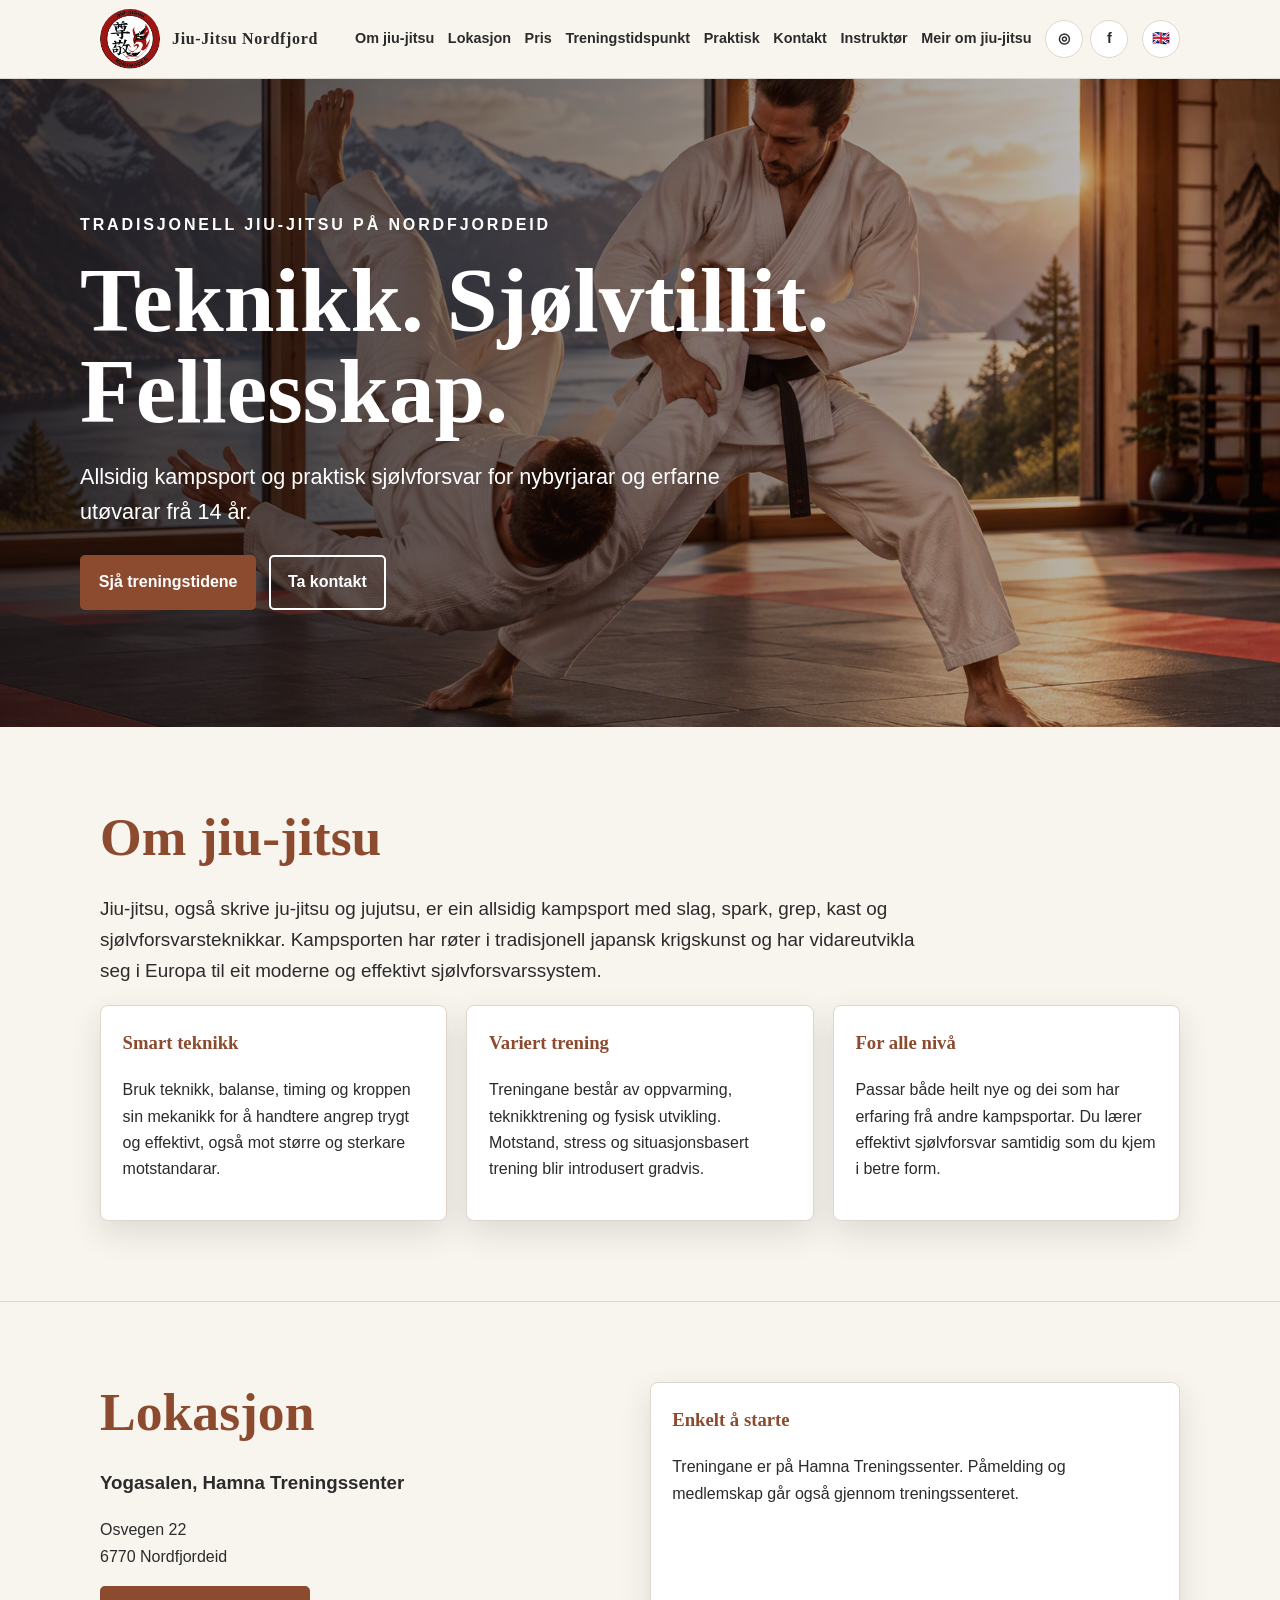
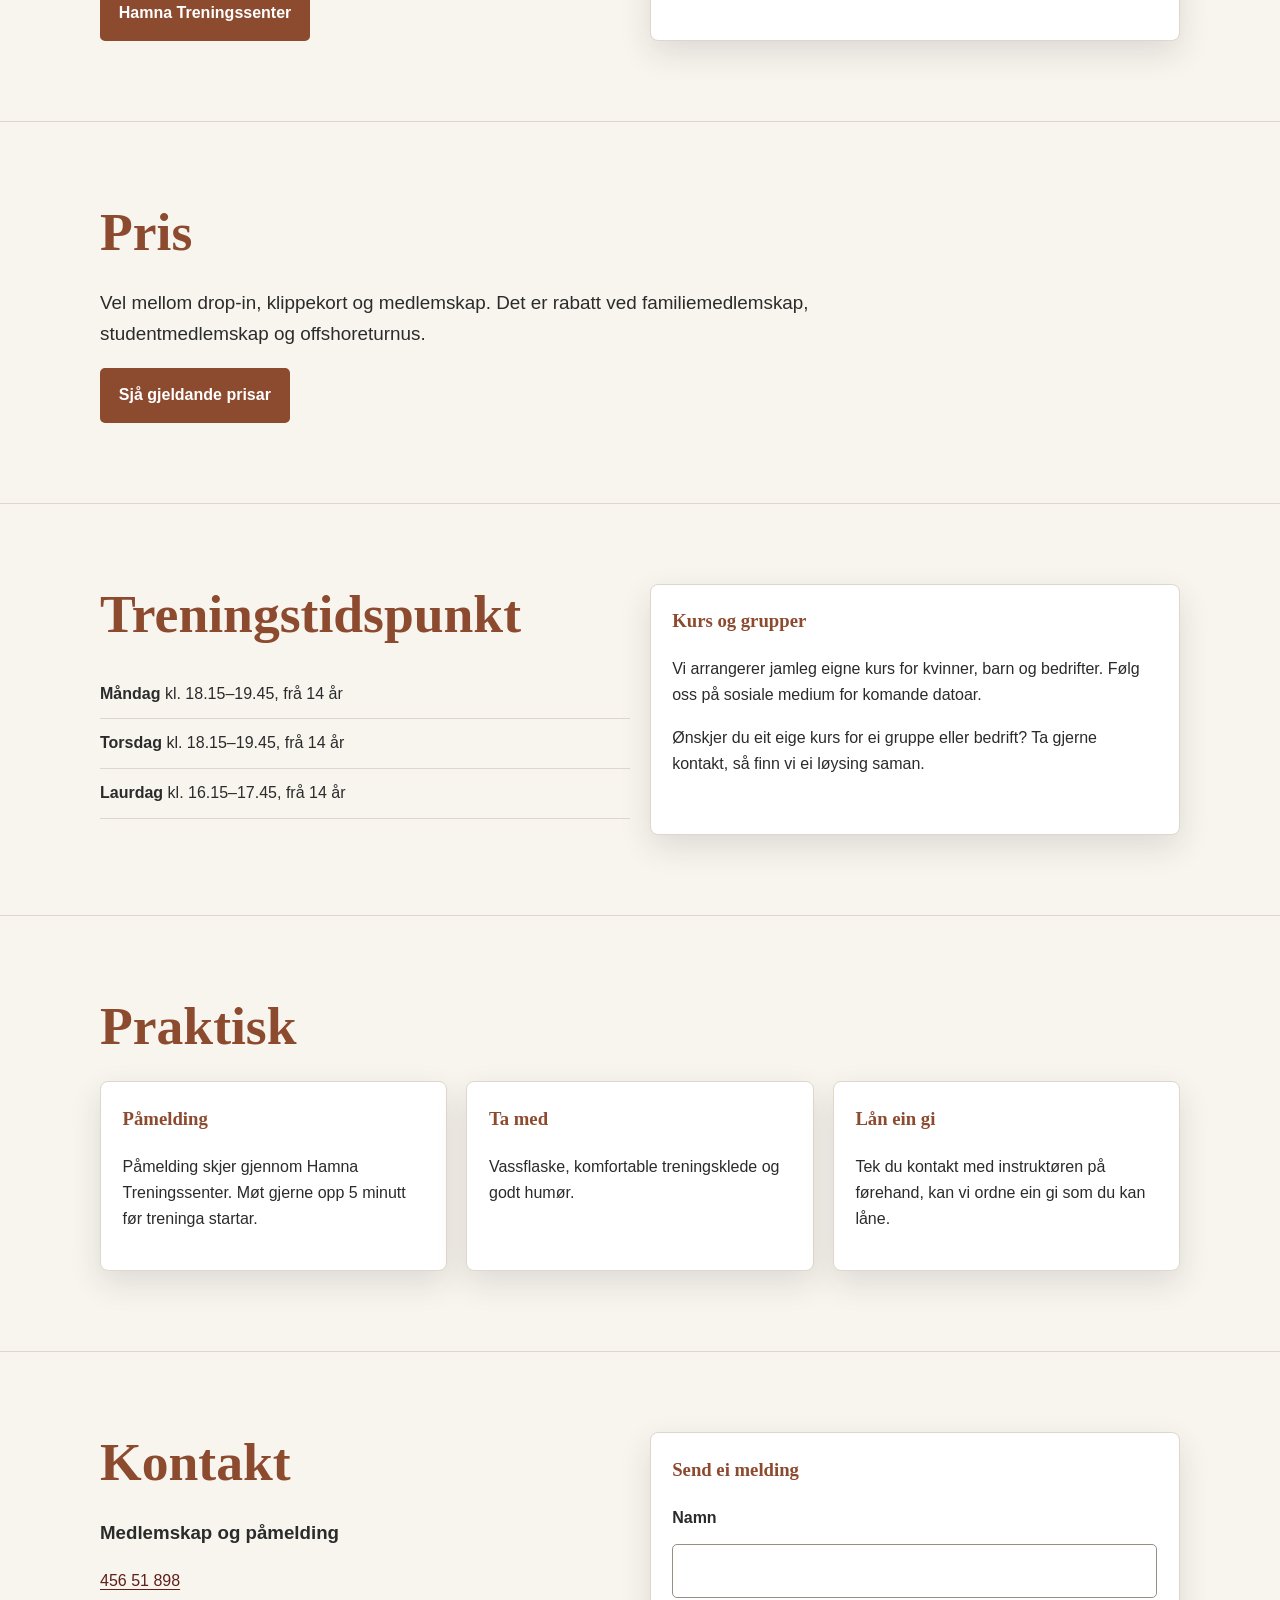
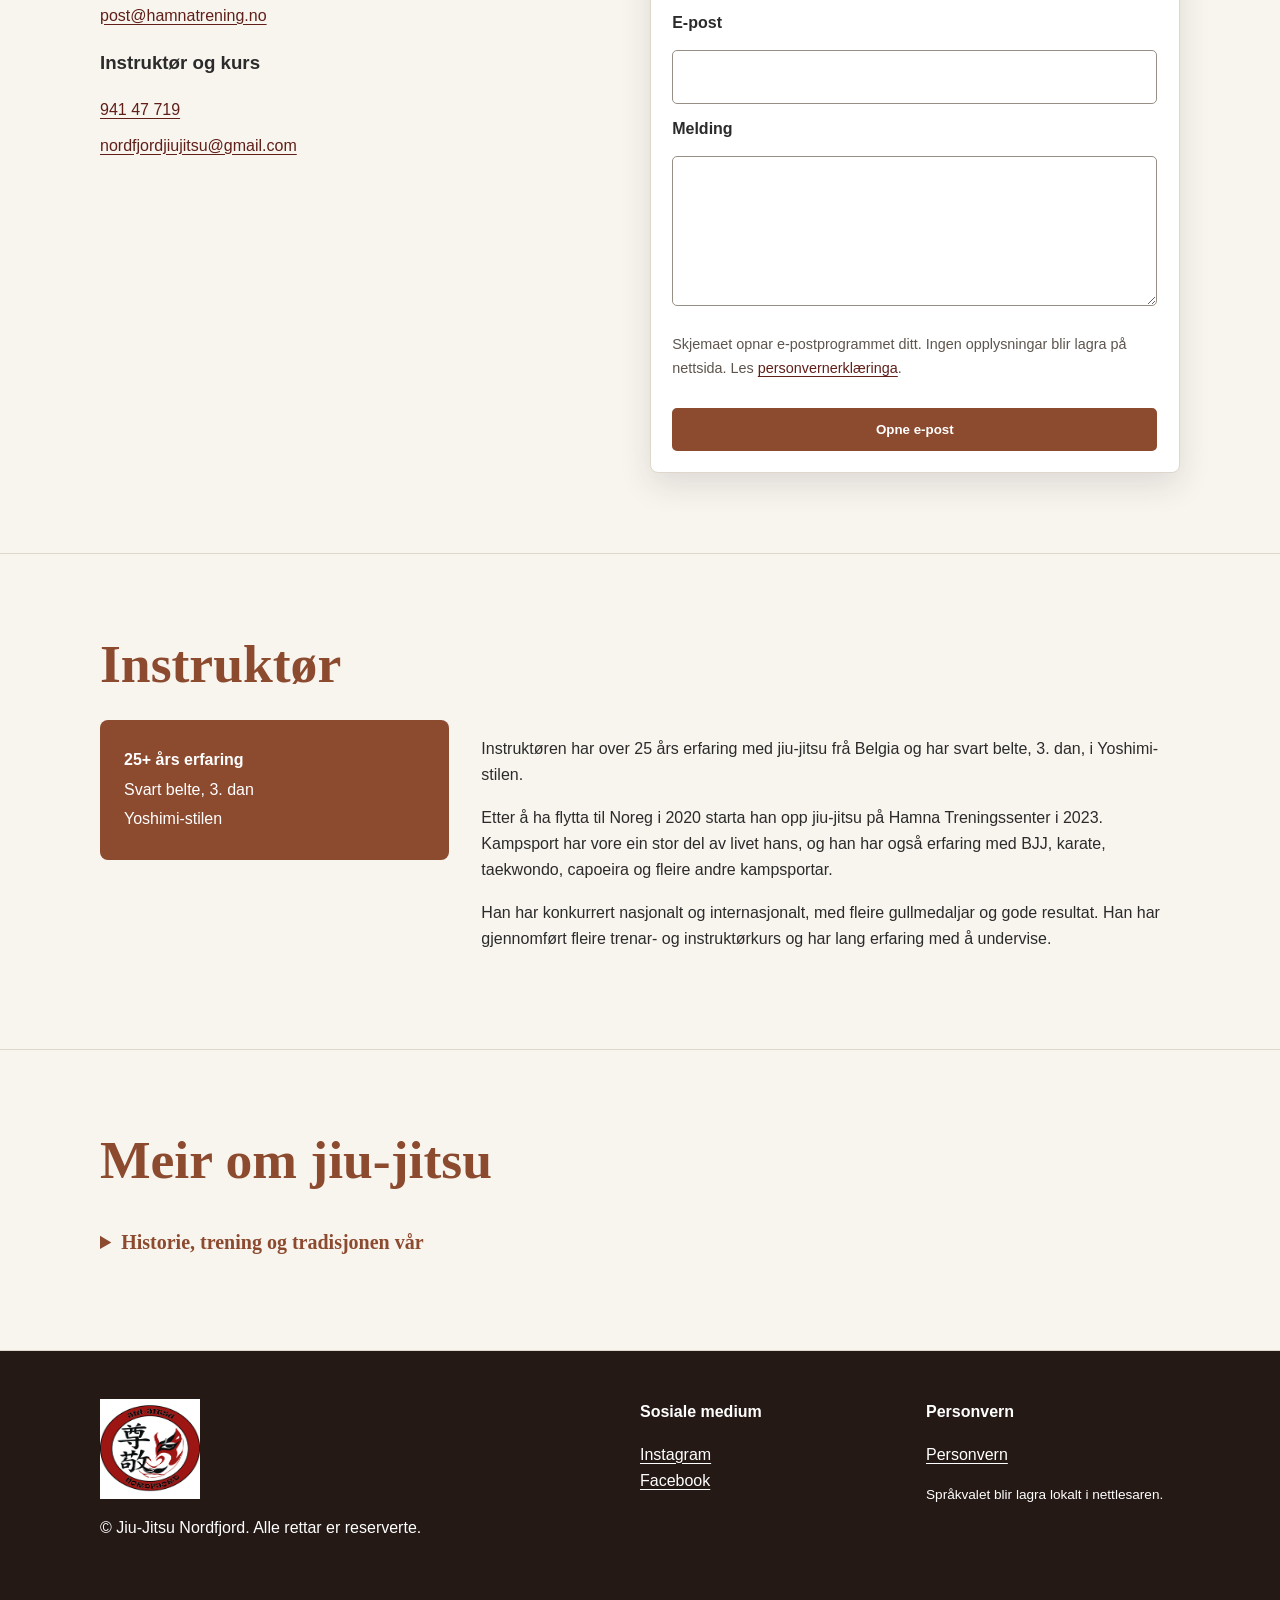
==== index.html @ de8ba575 "Add files via upload" ====
<!doctype html><html lang="nn"><head><meta charset="utf-8"><meta name="viewport" content="width=device-width,initial-scale=1"><title>Jiu-Jitsu Nordfjord | Sjølvforsvar og kampsport på Nordfjordeid</title><meta name="description" content="Tradisjonell jiu-jitsu på Nordfjordeid. Lær sjølvforsvar, kast, slag, grep og rørsle i ei inkluderande treningsgruppe."><meta property="og:title" content="Jiu-Jitsu Nordfjord | Sjølvforsvar og kampsport på Nordfjordeid"><meta property="og:description" content="Tradisjonell jiu-jitsu på Nordfjordeid. Lær sjølvforsvar, kast, slag, grep og rørsle i ei inkluderande treningsgruppe."><meta property="og:type" content="website"><meta property="og:image" content="assets/images/banner.png"><link rel="canonical" href="[FYLL INN ENDELEG URL]"><link rel="alternate" hreflang="nn" href="[FYLL INN NORSK URL]"><link rel="alternate" hreflang="en" href="[FYLL INN ENGELSK URL]"><link rel="icon" href="favicon.png"><link rel="manifest" href="site.webmanifest"><link rel="stylesheet" href="assets/css/style.css"><script type="application/ld+json">{"@context":"https://schema.org","@type":"SportsOrganization","name":"Jiu-Jitsu Nordfjord","url":"[FYLL INN ENDELEG DOMENE]","email":"nordfjordjiujitsu@gmail.com","telephone":"+47 941 47 719","address":{"@type":"PostalAddress","streetAddress":"Osvegen 22","postalCode":"6770","addressLocality":"Nordfjordeid","addressCountry":"NO"},"sameAs":["https://www.instagram.com/jiujitsu.nordfjord/","https://www.facebook.com/p/Jiu-jitsu-Nordfjord-61555024577188/"]}</script></head><body data-base=""><a class="skip" href="#about">Hopp til innhaldet</a><header class="topbar"><nav class="nav" aria-label="Hovudmeny"><a class="brand" href="#top"><img src="assets/images/logo.jpg" alt="Jiu-Jitsu Nordfjord logo"><span>Jiu-Jitsu Nordfjord</span></a><button class="menu" aria-expanded="false" aria-controls="navlinks">Meny</button><div id="navlinks" class="navlinks"><a href="#about">Om jiu-jitsu</a><a href="#location">Lokasjon</a><a href="#price">Pris</a><a href="#schedule">Treningstidspunkt</a><a href="#practical">Praktisk</a><a href="#contact">Kontakt</a><a href="#instructor">Instruktør</a><a href="#more">Meir om jiu-jitsu</a><div class="social" aria-label="Sosiale medium"><a class="iconlink" href="https://www.instagram.com/jiujitsu.nordfjord/" aria-label="Instagram">◎</a><a class="iconlink" href="https://www.facebook.com/p/Jiu-jitsu-Nordfjord-61555024577188/" aria-label="Facebook">f</a></div><a class="lang" data-lang="en" href="en/index.html" lang="en" aria-label="English">🇬🇧</a></div></nav></header><section class="hero"><div class="hero-inner"><p class="eyebrow">Tradisjonell jiu-jitsu på Nordfjordeid</p><h1>Teknikk. Sjølvtillit. Fellesskap.</h1><p class="lead">Allsidig kampsport og praktisk sjølvforsvar for nybyrjarar og erfarne utøvarar frå 14 år.</p><div class="actions"><a class="btn" href="#schedule">Sjå treningstidene</a><a class="btn alt" href="#contact">Ta kontakt</a></div></div></section>
<main><section id="about" class="section"><div class="wrap"><h2>Om jiu-jitsu</h2><p class="intro">Jiu-jitsu, også skrive ju-jitsu og jujutsu, er ein allsidig kampsport med slag, spark, grep, kast og sjølvforsvarsteknikkar. Kampsporten har røter i tradisjonell japansk krigskunst og har vidareutvikla seg i Europa til eit moderne og effektivt sjølvforsvarssystem.</p><div class="grid"><div class="card"><h3>Smart teknikk</h3><p>Bruk teknikk, balanse, timing og kroppen sin mekanikk for å handtere angrep trygt og effektivt, også mot større og sterkare motstandarar.</p></div><div class="card"><h3>Variert trening</h3><p>Treningane består av oppvarming, teknikktrening og fysisk utvikling. Motstand, stress og situasjonsbasert trening blir introdusert gradvis.</p></div><div class="card"><h3>For alle nivå</h3><p>Passar både heilt nye og dei som har erfaring frå andre kampsportar. Du lærer effektivt sjølvforsvar samtidig som du kjem i betre form.</p></div></div></div></section>
<section id="location" class="section"><div class="wrap grid two"><div><h2>Lokasjon</h2><h3>Yogasalen, Hamna Treningssenter</h3><p>Osvegen 22<br>6770 Nordfjordeid</p><a class="btn" href="https://hamnatrening.no/">Hamna Treningssenter</a></div><div class="card"><h3>Enkelt å starte</h3><p>Treningane er på Hamna Treningssenter. Påmelding og medlemskap går også gjennom treningssenteret.</p></div></div></section>
<section id="price" class="section"><div class="wrap"><h2>Pris</h2><p class="intro">Vel mellom drop-in, klippekort og medlemskap. Det er rabatt ved familiemedlemskap, studentmedlemskap og offshoreturnus.</p><a class="btn" href="https://hamnatrening.no/nyemedlemskap">Sjå gjeldande prisar</a></div></section>
<section id="schedule" class="section"><div class="wrap grid two"><div><h2>Treningstidspunkt</h2><ul class="schedule"><li><strong>Måndag</strong> kl. 18.15–19.45, frå 14 år</li><li><strong>Torsdag</strong> kl. 18.15–19.45, frå 14 år</li><li><strong>Laurdag</strong> kl. 16.15–17.45, frå 14 år</li></ul></div><div class="card"><h3>Kurs og grupper</h3><p>Vi arrangerer jamleg eigne kurs for kvinner, barn og bedrifter. Følg oss på sosiale medium for komande datoar.</p><p>Ønskjer du eit eige kurs for ei gruppe eller bedrift? Ta gjerne kontakt, så finn vi ei løysing saman.</p></div></div></section>
<section id="practical" class="section"><div class="wrap"><h2>Praktisk</h2><div class="grid"><div class="card"><h3>Påmelding</h3><p>Påmelding skjer gjennom Hamna Treningssenter. Møt gjerne opp 5 minutt før treninga startar.</p></div><div class="card"><h3>Ta med</h3><p>Vassflaske, komfortable treningsklede og godt humør.</p></div><div class="card"><h3>Lån ein gi</h3><p>Tek du kontakt med instruktøren på førehand, kan vi ordne ein gi som du kan låne.</p></div></div></div></section>
<section id="contact" class="section"><div class="wrap grid two"><div><h2>Kontakt</h2><h3>Medlemskap og påmelding</h3><ul class="contact-list"><li><a href="tel:+4745651898">456 51 898</a></li><li><a href="mailto:post@hamnatrening.no">post@hamnatrening.no</a></li></ul><h3>Instruktør og kurs</h3><ul class="contact-list"><li><a href="tel:+4794147719">941 47 719</a></li><li><a href="mailto:nordfjordjiujitsu@gmail.com">nordfjordjiujitsu@gmail.com</a></li></ul></div><div class="card"><h3>Send ei melding</h3><form id="contact-form" class="form"><label for="name">Namn</label><input id="name" name="name" autocomplete="name" required><label for="email">E-post</label><input id="email" name="email" type="email" autocomplete="email" required><label for="message">Melding</label><textarea id="message" name="message" required></textarea><p class="note">Skjemaet opnar e-postprogrammet ditt. Ingen opplysningar blir lagra på nettsida. Les <a href="personvern.html">personvernerklæringa</a>.</p><button class="btn" type="submit">Opne e-post</button></form></div></div></section>
<section id="instructor" class="section"><div class="wrap"><h2>Instruktør</h2><div class="instructor"><div class="badge"><p><strong>25+ års erfaring</strong></p><p>Svart belte, 3. dan</p><p>Yoshimi-stilen</p></div><div><p>Instruktøren har over 25 års erfaring med jiu-jitsu frå Belgia og har svart belte, 3. dan, i Yoshimi-stilen.</p><p>Etter å ha flytta til Noreg i 2020 starta han opp jiu-jitsu på Hamna Treningssenter i 2023. Kampsport har vore ein stor del av livet hans, og han har også erfaring med BJJ, karate, taekwondo, capoeira og fleire andre kampsportar.</p><p>Han har konkurrert nasjonalt og internasjonalt, med fleire gullmedaljar og gode resultat. Han har gjennomført fleire trenar- og instruktørkurs og har lang erfaring med å undervise.</p></div></div></div></section>
<section id="more" class="section"><div class="wrap"><h2>Meir om jiu-jitsu</h2><details class="details"><summary>Historie, trening og tradisjonen vår</summary><p>Jiu-jitsu, også skrive ju-jitsu, er ein moderne og allsidig kampsport med slag, spark, grep, kast, fallteknikkar, låsar og frigjeringsteknikkar. Kampsporten har røter i tradisjonell japansk krigskunst, men har gjennom utvikling i Europa blitt påverka av mellom anna boksing, wrestling og andre kampformer.</p><p>Du lærer å bruke motstandaren si kraft og rørsle til din fordel gjennom teknikk, timing, balanse og kroppsmekanikk. Treningane består av oppvarming, teknikktrening, praktiske øvingar, sparring og situasjonsbasert trening.</p><p>Klubben byggjer på ein europeisk jiu-jitsu-tradisjon med røter tilbake til dei japanske pionerane som introduserte jujutsu i Europa tidleg på 1900-talet. Stilen har blitt vidareutvikla gjennom fleire generasjonar instruktørar, med fokus på praktisk sjølvforsvar og god pedagogikk.</p><p>Vi legg stor vekt på eit inkluderande miljø og tilpassar treninga til nivået og måla til den enkelte. Alle er hjarteleg velkomne.</p></details></div></section></main><footer class="footer"><div class="wrap footer-grid"><div><img src="assets/images/logo.jpg" alt="" width="100" height="100"><p>© Jiu-Jitsu Nordfjord. Alle rettar er reserverte.</p></div><div><strong>Sosiale medium</strong><p><a href="https://www.instagram.com/jiujitsu.nordfjord/">Instagram</a><br><a href="https://www.facebook.com/p/Jiu-jitsu-Nordfjord-61555024577188/">Facebook</a></p></div><div><strong>Personvern</strong><p><a href="personvern.html">Personvern</a></p><p class="small">Språkvalet blir lagra lokalt i nettlesaren.</p></div></div></footer><script src="assets/js/main.js" defer></script></body></html>
---- assets/css/style.css ----
:root{--ink:#2b2b2b;--paper:#f8f5ef;--accent:#8c4a2f;--deep:#601f19;--white:#fff;--line:#dfd7cb;--shadow:0 12px 32px rgba(30,20,15,.12);--max:1120px}
*{box-sizing:border-box}html{scroll-behavior:smooth;scroll-padding-top:90px}body{margin:0;color:var(--ink);background:var(--paper);font-family:Lato,Arial,sans-serif;line-height:1.65}img{max-width:100%;display:block}a{color:var(--deep);text-underline-offset:3px}.skip{position:absolute;left:-9999px}.skip:focus{left:1rem;top:1rem;z-index:999;background:#fff;padding:.8rem}.topbar{position:sticky;top:0;z-index:100;background:rgba(248,245,239,.96);border-bottom:1px solid var(--line);backdrop-filter:blur(8px)}.nav{max-width:var(--max);margin:auto;min-height:78px;padding:.55rem 1.25rem;display:flex;align-items:center;gap:1rem}.brand{display:flex;align-items:center;gap:.75rem;text-decoration:none;color:var(--ink);font-family:Cinzel,Georgia,serif;font-weight:700;letter-spacing:.04em}.brand img{width:60px;height:60px;border-radius:50%;object-fit:cover}.navlinks{margin-left:auto;display:flex;align-items:center;gap:.85rem}.navlinks a{text-decoration:none;color:var(--ink);font-size:.9rem;font-weight:700}.navlinks a:hover,.navlinks a:focus{color:var(--accent)}.social{display:flex;gap:.45rem}.iconlink,.lang{display:inline-grid;place-items:center;min-width:38px;height:38px;border:1px solid var(--line);border-radius:20px;background:#fff;text-decoration:none;font-weight:800}.menu{display:none;border:1px solid var(--line);background:#fff;border-radius:8px;padding:.65rem;font-weight:700}.hero{min-height:72vh;position:relative;display:grid;place-items:center;color:#fff;background:linear-gradient(90deg,rgba(20,10,8,.78),rgba(20,10,8,.2)),url('../images/banner.png') center/cover}.hero-inner{width:min(var(--max),calc(100% - 2.5rem));padding:5rem 0}.eyebrow{text-transform:uppercase;letter-spacing:.18em;font-weight:800}.hero h1{font:700 clamp(2.5rem,8vw,5.7rem)/1 Cinzel,Georgia,serif;margin:.4rem 0;max-width:850px}.lead{font-size:clamp(1.1rem,2vw,1.35rem);max-width:680px}.actions{display:flex;gap:.8rem;flex-wrap:wrap;margin-top:1.6rem}.btn{display:inline-block;border-radius:5px;padding:.75rem 1.05rem;background:var(--accent);color:#fff;text-decoration:none;font-weight:800;border:2px solid var(--accent)}.btn.alt{background:transparent;border-color:#fff}.wrap{max-width:var(--max);margin:auto;padding:0 1.25rem}.section{padding:5rem 0;border-bottom:1px solid var(--line)}.section h2,.legal h1{font:700 clamp(2rem,5vw,3.35rem)/1.15 Cinzel,Georgia,serif;color:var(--accent);margin:0 0 1.5rem}.intro{font-size:1.18rem;max-width:830px}.grid{display:grid;grid-template-columns:repeat(3,1fr);gap:1.2rem}.grid.two{grid-template-columns:repeat(2,1fr)}.card{background:#fff;border:1px solid var(--line);padding:1.35rem;border-radius:8px;box-shadow:var(--shadow)}.card h3{font-family:Cinzel,Georgia,serif;color:var(--accent);margin-top:0}.schedule{list-style:none;padding:0}.schedule li{padding:.7rem 0;border-bottom:1px solid var(--line)}.contact-list{list-style:none;padding:0}.contact-list li{margin:.55rem 0}.form{display:grid;gap:.8rem}.form label{font-weight:800}.form input,.form textarea{width:100%;padding:.8rem;border:1px solid #978f84;border-radius:5px;background:#fff;font:inherit}.form textarea{min-height:150px}.note{font-size:.9rem;color:#5d554e}.instructor{display:grid;grid-template-columns:1fr 2fr;gap:2rem;align-items:start}.badge{background:var(--accent);color:#fff;padding:1.5rem;border-radius:8px}.badge p{margin:.2rem 0}.details{max-width:850px}.details summary{cursor:pointer;font:700 1.25rem Cinzel,Georgia,serif;color:var(--accent);padding:1rem 0}.details[open] summary{margin-bottom:1rem}.footer{background:#241915;color:#fff;padding:3rem 0}.footer a{color:#fff}.footer-grid{display:grid;grid-template-columns:2fr 1fr 1fr;gap:2rem}.legal{max-width:900px;margin:auto;padding:4rem 1.25rem}.legal h2{font-family:Cinzel,Georgia,serif;color:var(--accent);margin-top:2rem}.placeholder{background:#fff1c9;border-left:4px solid #bb7b00;padding:.8rem}.small{font-size:.85rem}.generated-note{font-size:.78rem;opacity:.85}
@media(max-width:900px){.menu{display:block;margin-left:auto}.navlinks{display:none;position:absolute;top:78px;left:0;right:0;background:var(--paper);padding:1rem 1.25rem;border-bottom:1px solid var(--line);flex-direction:column;align-items:flex-start}.navlinks.open{display:flex}.grid,.grid.two,.instructor,.footer-grid{grid-template-columns:1fr}.hero{min-height:64vh}.section{padding:3.5rem 0}.brand span{font-size:.9rem}}
@media(prefers-reduced-motion:reduce){html{scroll-behavior:auto}*{animation:none!important;transition:none!important}}
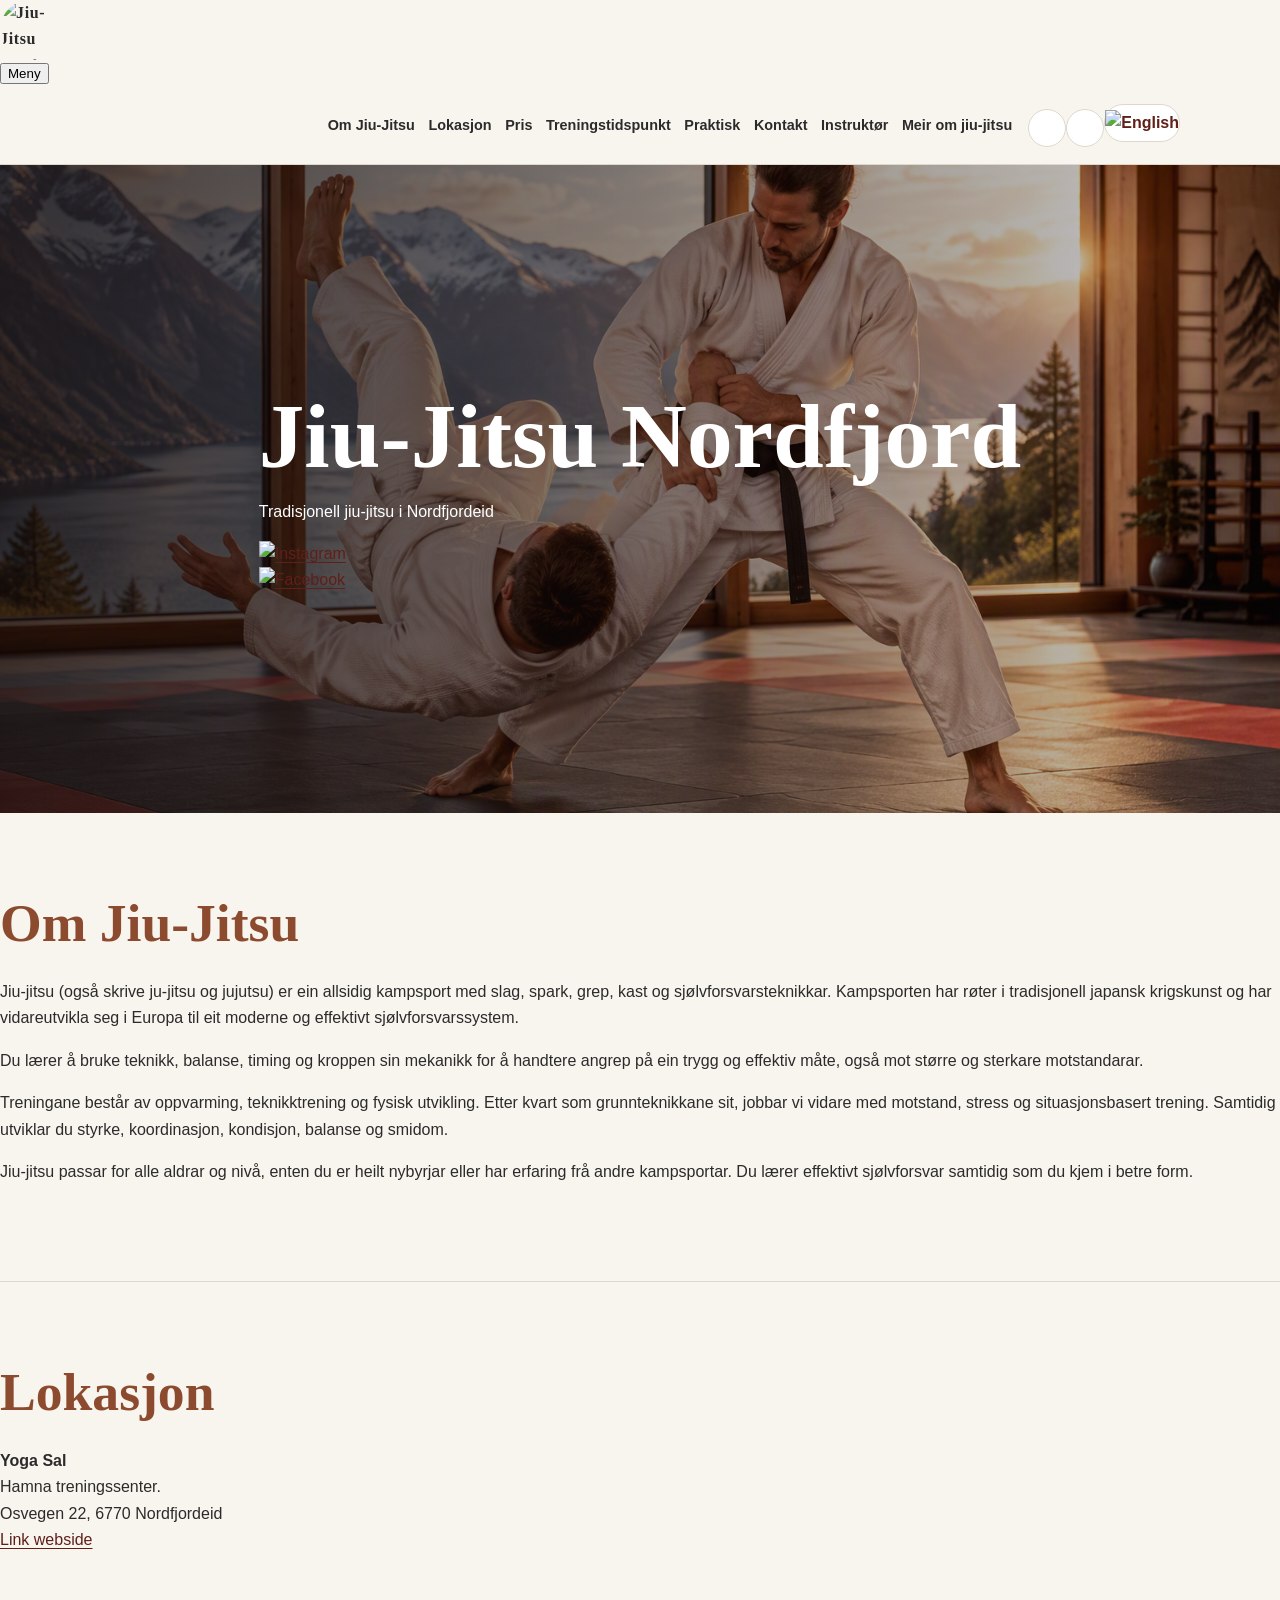
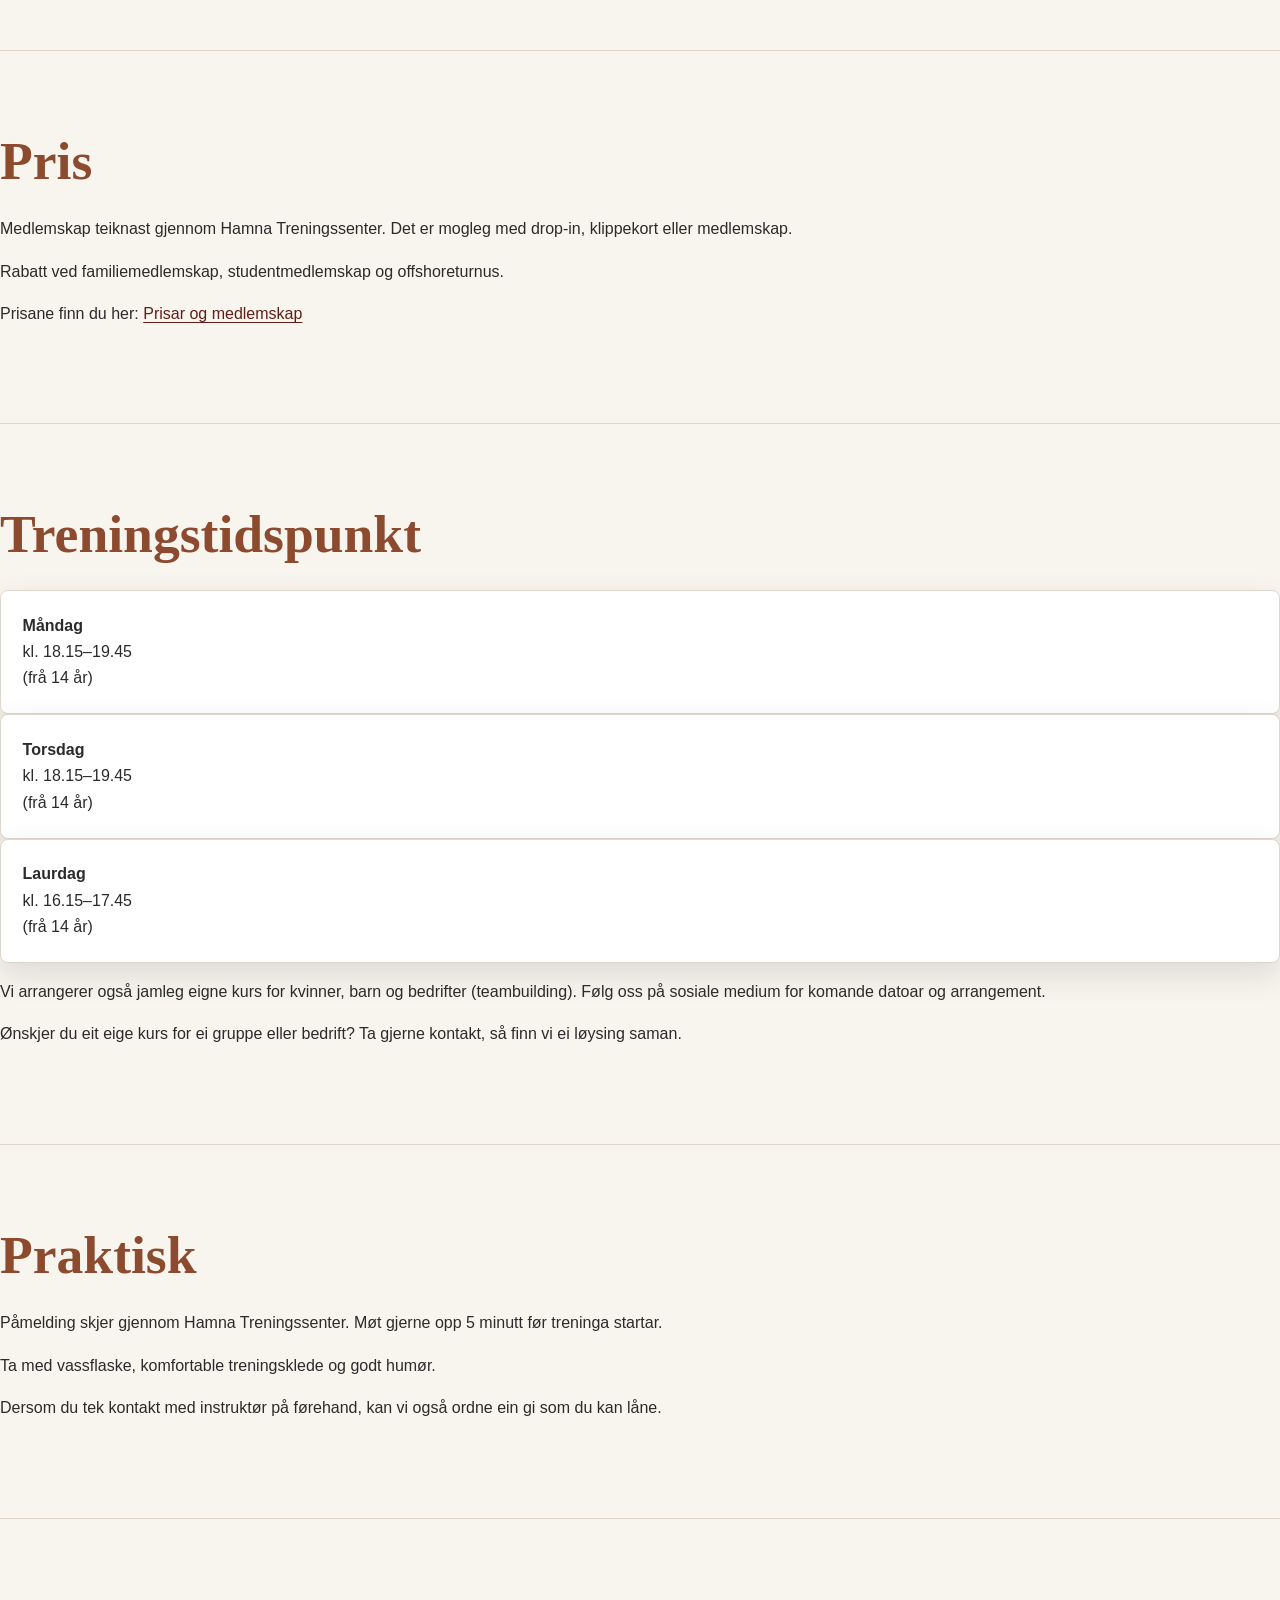
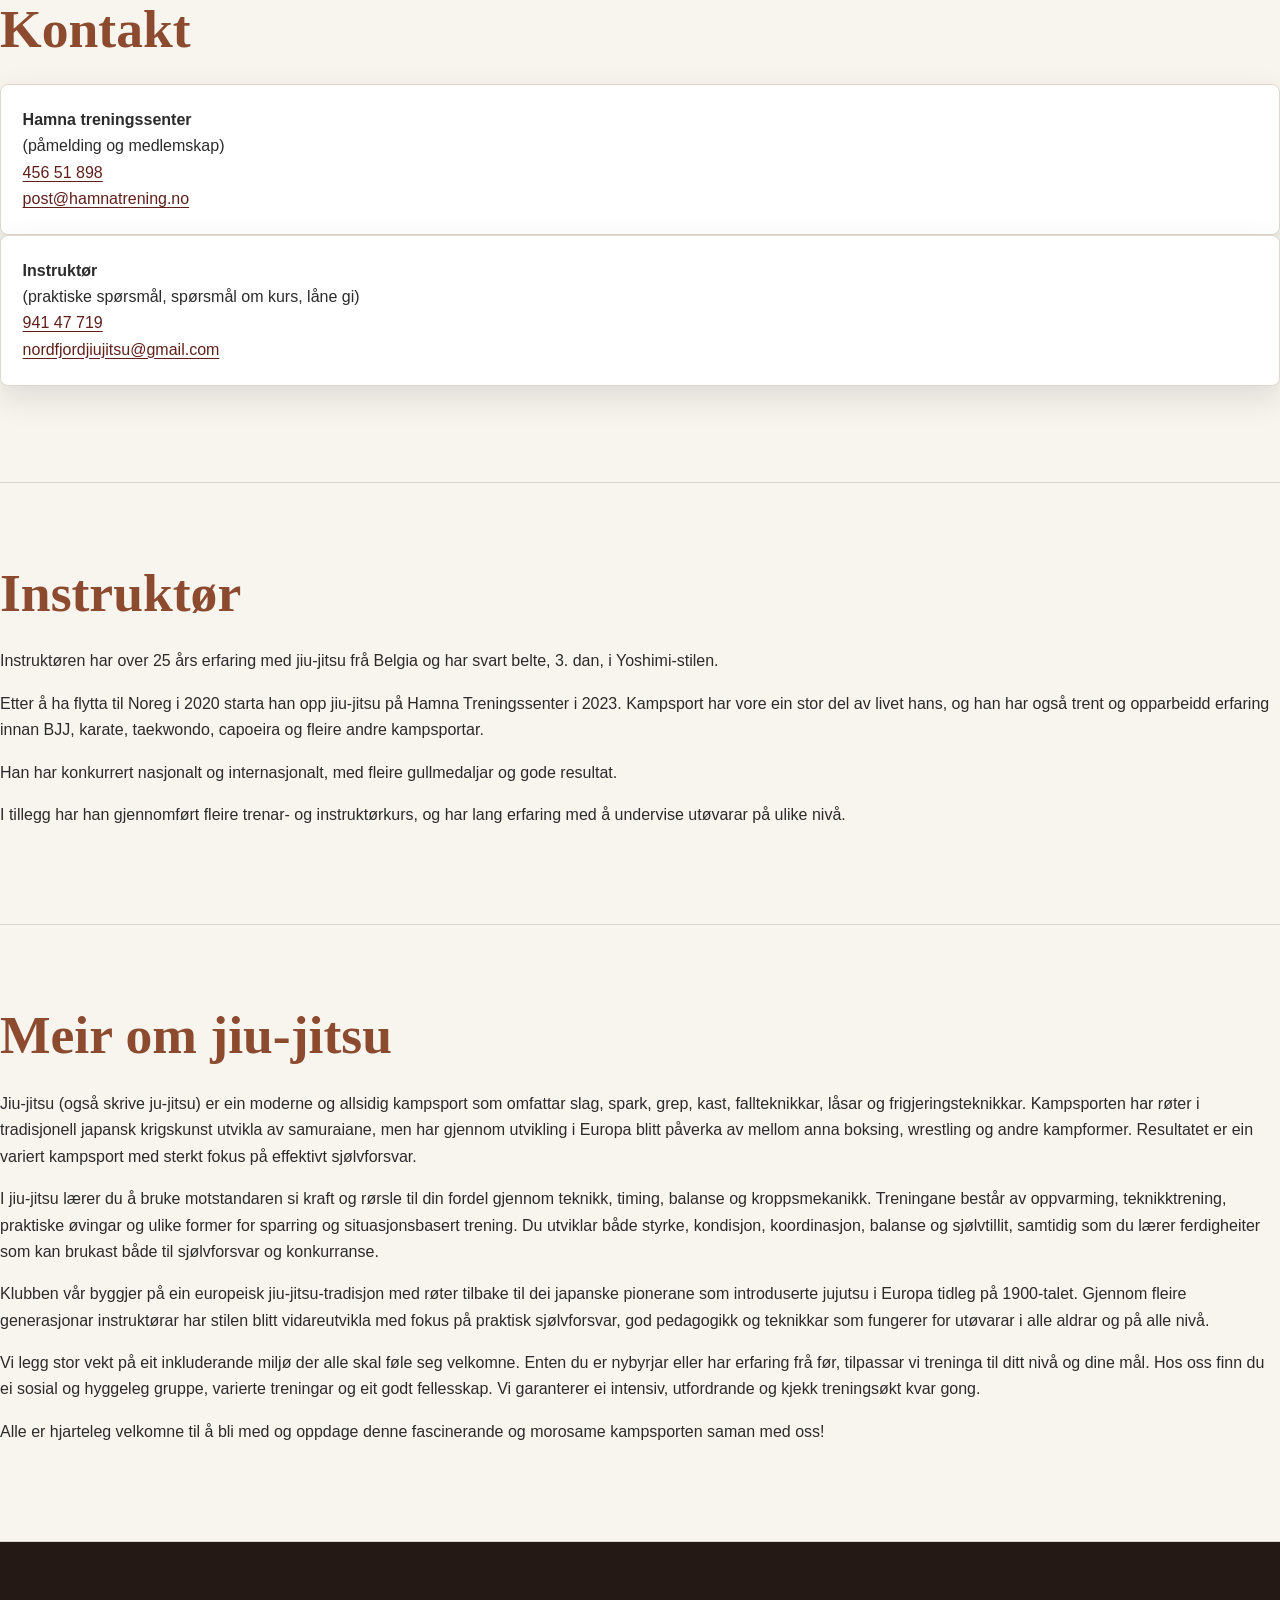
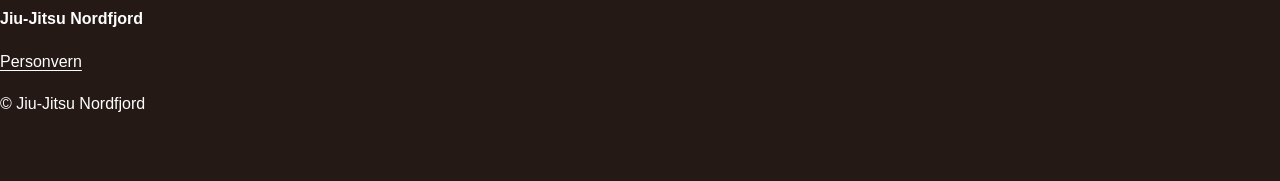
==== commit 17ad7fe0: "Add files via upload" ====
--- a/index.html
+++ b/index.html
@@ -1,9 +1 @@
-<!doctype html><html lang="nn"><head><meta charset="utf-8"><meta name="viewport" content="width=device-width,initial-scale=1"><title>Jiu-Jitsu Nordfjord | Sjølvforsvar og kampsport på Nordfjordeid</title><meta name="description" content="Tradisjonell jiu-jitsu på Nordfjordeid. Lær sjølvforsvar, kast, slag, grep og rørsle i ei inkluderande treningsgruppe."><meta property="og:title" content="Jiu-Jitsu Nordfjord | Sjølvforsvar og kampsport på Nordfjordeid"><meta property="og:description" content="Tradisjonell jiu-jitsu på Nordfjordeid. Lær sjølvforsvar, kast, slag, grep og rørsle i ei inkluderande treningsgruppe."><meta property="og:type" content="website"><meta property="og:image" content="assets/images/banner.png"><link rel="canonical" href="[FYLL INN ENDELEG URL]"><link rel="alternate" hreflang="nn" href="[FYLL INN NORSK URL]"><link rel="alternate" hreflang="en" href="[FYLL INN ENGELSK URL]"><link rel="icon" href="favicon.png"><link rel="manifest" href="site.webmanifest"><link rel="stylesheet" href="assets/css/style.css"><script type="application/ld+json">{"@context":"https://schema.org","@type":"SportsOrganization","name":"Jiu-Jitsu Nordfjord","url":"[FYLL INN ENDELEG DOMENE]","email":"nordfjordjiujitsu@gmail.com","telephone":"+47 941 47 719","address":{"@type":"PostalAddress","streetAddress":"Osvegen 22","postalCode":"6770","addressLocality":"Nordfjordeid","addressCountry":"NO"},"sameAs":["https://www.instagram.com/jiujitsu.nordfjord/","https://www.facebook.com/p/Jiu-jitsu-Nordfjord-61555024577188/"]}</script></head><body data-base=""><a class="skip" href="#about">Hopp til innhaldet</a><header class="topbar"><nav class="nav" aria-label="Hovudmeny"><a class="brand" href="#top"><img src="assets/images/logo.jpg" alt="Jiu-Jitsu Nordfjord logo"><span>Jiu-Jitsu Nordfjord</span></a><button class="menu" aria-expanded="false" aria-controls="navlinks">Meny</button><div id="navlinks" class="navlinks"><a href="#about">Om jiu-jitsu</a><a href="#location">Lokasjon</a><a href="#price">Pris</a><a href="#schedule">Treningstidspunkt</a><a href="#practical">Praktisk</a><a href="#contact">Kontakt</a><a href="#instructor">Instruktør</a><a href="#more">Meir om jiu-jitsu</a><div class="social" aria-label="Sosiale medium"><a class="iconlink" href="https://www.instagram.com/jiujitsu.nordfjord/" aria-label="Instagram">◎</a><a class="iconlink" href="https://www.facebook.com/p/Jiu-jitsu-Nordfjord-61555024577188/" aria-label="Facebook">f</a></div><a class="lang" data-lang="en" href="en/index.html" lang="en" aria-label="English">🇬🇧</a></div></nav></header><section class="hero"><div class="hero-inner"><p class="eyebrow">Tradisjonell jiu-jitsu på Nordfjordeid</p><h1>Teknikk. Sjølvtillit. Fellesskap.</h1><p class="lead">Allsidig kampsport og praktisk sjølvforsvar for nybyrjarar og erfarne utøvarar frå 14 år.</p><div class="actions"><a class="btn" href="#schedule">Sjå treningstidene</a><a class="btn alt" href="#contact">Ta kontakt</a></div></div></section>
-<main><section id="about" class="section"><div class="wrap"><h2>Om jiu-jitsu</h2><p class="intro">Jiu-jitsu, også skrive ju-jitsu og jujutsu, er ein allsidig kampsport med slag, spark, grep, kast og sjølvforsvarsteknikkar. Kampsporten har røter i tradisjonell japansk krigskunst og har vidareutvikla seg i Europa til eit moderne og effektivt sjølvforsvarssystem.</p><div class="grid"><div class="card"><h3>Smart teknikk</h3><p>Bruk teknikk, balanse, timing og kroppen sin mekanikk for å handtere angrep trygt og effektivt, også mot større og sterkare motstandarar.</p></div><div class="card"><h3>Variert trening</h3><p>Treningane består av oppvarming, teknikktrening og fysisk utvikling. Motstand, stress og situasjonsbasert trening blir introdusert gradvis.</p></div><div class="card"><h3>For alle nivå</h3><p>Passar både heilt nye og dei som har erfaring frå andre kampsportar. Du lærer effektivt sjølvforsvar samtidig som du kjem i betre form.</p></div></div></div></section>
-<section id="location" class="section"><div class="wrap grid two"><div><h2>Lokasjon</h2><h3>Yogasalen, Hamna Treningssenter</h3><p>Osvegen 22<br>6770 Nordfjordeid</p><a class="btn" href="https://hamnatrening.no/">Hamna Treningssenter</a></div><div class="card"><h3>Enkelt å starte</h3><p>Treningane er på Hamna Treningssenter. Påmelding og medlemskap går også gjennom treningssenteret.</p></div></div></section>
-<section id="price" class="section"><div class="wrap"><h2>Pris</h2><p class="intro">Vel mellom drop-in, klippekort og medlemskap. Det er rabatt ved familiemedlemskap, studentmedlemskap og offshoreturnus.</p><a class="btn" href="https://hamnatrening.no/nyemedlemskap">Sjå gjeldande prisar</a></div></section>
-<section id="schedule" class="section"><div class="wrap grid two"><div><h2>Treningstidspunkt</h2><ul class="schedule"><li><strong>Måndag</strong> kl. 18.15–19.45, frå 14 år</li><li><strong>Torsdag</strong> kl. 18.15–19.45, frå 14 år</li><li><strong>Laurdag</strong> kl. 16.15–17.45, frå 14 år</li></ul></div><div class="card"><h3>Kurs og grupper</h3><p>Vi arrangerer jamleg eigne kurs for kvinner, barn og bedrifter. Følg oss på sosiale medium for komande datoar.</p><p>Ønskjer du eit eige kurs for ei gruppe eller bedrift? Ta gjerne kontakt, så finn vi ei løysing saman.</p></div></div></section>
-<section id="practical" class="section"><div class="wrap"><h2>Praktisk</h2><div class="grid"><div class="card"><h3>Påmelding</h3><p>Påmelding skjer gjennom Hamna Treningssenter. Møt gjerne opp 5 minutt før treninga startar.</p></div><div class="card"><h3>Ta med</h3><p>Vassflaske, komfortable treningsklede og godt humør.</p></div><div class="card"><h3>Lån ein gi</h3><p>Tek du kontakt med instruktøren på førehand, kan vi ordne ein gi som du kan låne.</p></div></div></div></section>
-<section id="contact" class="section"><div class="wrap grid two"><div><h2>Kontakt</h2><h3>Medlemskap og påmelding</h3><ul class="contact-list"><li><a href="tel:+4745651898">456 51 898</a></li><li><a href="mailto:post@hamnatrening.no">post@hamnatrening.no</a></li></ul><h3>Instruktør og kurs</h3><ul class="contact-list"><li><a href="tel:+4794147719">941 47 719</a></li><li><a href="mailto:nordfjordjiujitsu@gmail.com">nordfjordjiujitsu@gmail.com</a></li></ul></div><div class="card"><h3>Send ei melding</h3><form id="contact-form" class="form"><label for="name">Namn</label><input id="name" name="name" autocomplete="name" required><label for="email">E-post</label><input id="email" name="email" type="email" autocomplete="email" required><label for="message">Melding</label><textarea id="message" name="message" required></textarea><p class="note">Skjemaet opnar e-postprogrammet ditt. Ingen opplysningar blir lagra på nettsida. Les <a href="personvern.html">personvernerklæringa</a>.</p><button class="btn" type="submit">Opne e-post</button></form></div></div></section>
-<section id="instructor" class="section"><div class="wrap"><h2>Instruktør</h2><div class="instructor"><div class="badge"><p><strong>25+ års erfaring</strong></p><p>Svart belte, 3. dan</p><p>Yoshimi-stilen</p></div><div><p>Instruktøren har over 25 års erfaring med jiu-jitsu frå Belgia og har svart belte, 3. dan, i Yoshimi-stilen.</p><p>Etter å ha flytta til Noreg i 2020 starta han opp jiu-jitsu på Hamna Treningssenter i 2023. Kampsport har vore ein stor del av livet hans, og han har også erfaring med BJJ, karate, taekwondo, capoeira og fleire andre kampsportar.</p><p>Han har konkurrert nasjonalt og internasjonalt, med fleire gullmedaljar og gode resultat. Han har gjennomført fleire trenar- og instruktørkurs og har lang erfaring med å undervise.</p></div></div></div></section>
-<section id="more" class="section"><div class="wrap"><h2>Meir om jiu-jitsu</h2><details class="details"><summary>Historie, trening og tradisjonen vår</summary><p>Jiu-jitsu, også skrive ju-jitsu, er ein moderne og allsidig kampsport med slag, spark, grep, kast, fallteknikkar, låsar og frigjeringsteknikkar. Kampsporten har røter i tradisjonell japansk krigskunst, men har gjennom utvikling i Europa blitt påverka av mellom anna boksing, wrestling og andre kampformer.</p><p>Du lærer å bruke motstandaren si kraft og rørsle til din fordel gjennom teknikk, timing, balanse og kroppsmekanikk. Treningane består av oppvarming, teknikktrening, praktiske øvingar, sparring og situasjonsbasert trening.</p><p>Klubben byggjer på ein europeisk jiu-jitsu-tradisjon med røter tilbake til dei japanske pionerane som introduserte jujutsu i Europa tidleg på 1900-talet. Stilen har blitt vidareutvikla gjennom fleire generasjonar instruktørar, med fokus på praktisk sjølvforsvar og god pedagogikk.</p><p>Vi legg stor vekt på eit inkluderande miljø og tilpassar treninga til nivået og måla til den enkelte. Alle er hjarteleg velkomne.</p></details></div></section></main><footer class="footer"><div class="wrap footer-grid"><div><img src="assets/images/logo.jpg" alt="" width="100" height="100"><p>© Jiu-Jitsu Nordfjord. Alle rettar er reserverte.</p></div><div><strong>Sosiale medium</strong><p><a href="https://www.instagram.com/jiujitsu.nordfjord/">Instagram</a><br><a href="https://www.facebook.com/p/Jiu-jitsu-Nordfjord-61555024577188/">Facebook</a></p></div><div><strong>Personvern</strong><p><a href="personvern.html">Personvern</a></p><p class="small">Språkvalet blir lagra lokalt i nettlesaren.</p></div></div></footer><script src="assets/js/main.js" defer></script></body></html>+<!doctype html><html lang="nn"><head><meta charset="utf-8"><meta name="viewport" content="width=device-width,initial-scale=1"><title>Jiu-Jitsu Nordfjord</title><meta name="description" content="Tradisjonell jiu-jitsu i Nordfjordeid. Trening for nybyrjarar og erfarne frå 14 år."><link rel="canonical" href="[INVULLEN-DOMENE]/"><link rel="alternate" hreflang="nn" href="[INVULLEN-DOMENE]/"><link rel="alternate" hreflang="en" href="[INVULLEN-DOMENE]/en/"><meta property="og:title" content="Jiu-Jitsu Nordfjord"><meta property="og:description" content="Tradisjonell jiu-jitsu i Nordfjordeid. Trening for nybyrjarar og erfarne frå 14 år."><meta property="og:type" content="website"><link rel="stylesheet" href="assets/css/style.css"><link rel="icon" href="assets/images/Logo.jpg"><script type="application/ld+json">{"@context":"https://schema.org","@type":"SportsOrganization","name":"Jiu-Jitsu Nordfjord","url":"[INVULLEN-DOMENE]","email":"nordfjordjiujitsu@gmail.com","telephone":"+47 941 47 719","address":{"@type":"PostalAddress","streetAddress":"Osvegen 22","postalCode":"6770","addressLocality":"Nordfjordeid","addressCountry":"NO"}}</script></head><body><a class="skip" href="#main">Hopp til innhald</a><header class="topbar"><div class="navwrap"><a class="brand" href="#top"><img src="assets/images/Logo.jpg" alt="Jiu-Jitsu Nordfjord logo"></a><button class="nav-toggle" aria-expanded="false" aria-controls="nav">Meny</button><nav id="nav" class="nav" aria-label="Jump to"><div class="navlinks"><a href='#om'>Om Jiu-Jitsu</a><a href='#lokasjon'>Lokasjon</a><a href='#pris'>Pris</a><a href='#treningstidspunkt'>Treningstidspunkt</a><a href='#praktisk'>Praktisk</a><a href='#kontakt'>Kontakt</a><a href='#instruktor'>Instruktør</a><a href='#meir'>Meir om jiu-jitsu</a></div><div class="tools"><a class="iconlink" href="https://www.instagram.com/jiujitsu.nordfjord/" aria-label="Instagram"><img src="assets/images/Instagram_icon.png" alt=""></a><a class="iconlink" href="https://www.facebook.com/p/Jiu-jitsu-Nordfjord-61555024577188/" aria-label="Facebook"><img src="assets/images/Facebook_icon.png" alt=""></a><a class="iconlink" data-lang="en" data-auto-lang="en" href="en/" aria-label="English"><img src="assets/images/Engels_icon.png" alt="English"></a></div></nav></div></header><div id="top" class="hero"><div><h1>Jiu-Jitsu Nordfjord</h1><p>Tradisjonell jiu-jitsu i Nordfjordeid</p><div class="social-row"><a href="https://www.instagram.com/jiujitsu.nordfjord/"><img src="assets/images/Instagram_icon.png" alt="Instagram"></a><a href="https://www.facebook.com/p/Jiu-jitsu-Nordfjord-61555024577188/"><img src="assets/images/Facebook_icon.png" alt="Facebook"></a></div></div></div><main id="main" class="main"><section class='section' id='om'><h2>Om Jiu-Jitsu</h2><p>Jiu-jitsu (også skrive ju-jitsu og jujutsu) er ein allsidig kampsport med slag, spark, grep, kast og sjølvforsvarsteknikkar. Kampsporten har røter i tradisjonell japansk krigskunst og har vidareutvikla seg i Europa til eit moderne og effektivt sjølvforsvarssystem.</p><p>Du lærer å bruke teknikk, balanse, timing og kroppen sin mekanikk for å handtere angrep på ein trygg og effektiv måte, også mot større og sterkare motstandarar.</p><p>Treningane består av oppvarming, teknikktrening og fysisk utvikling. Etter kvart som grunnteknikkane sit, jobbar vi vidare med motstand, stress og situasjonsbasert trening. Samtidig utviklar du styrke, koordinasjon, kondisjon, balanse og smidom.</p><p>Jiu-jitsu passar for alle aldrar og nivå, enten du er heilt nybyrjar eller har erfaring frå andre kampsportar. Du lærer effektivt sjølvforsvar samtidig som du kjem i betre form.</p></section><section class='section' id='lokasjon'><h2>Lokasjon</h2><p><strong>Yoga Sal</strong><br>Hamna treningssenter.<br>Osvegen 22, 6770 Nordfjordeid<br><a href='https://hamnatrening.no/'>Link webside</a></p></section><section class='section' id='pris'><h2>Pris</h2><p>Medlemskap teiknast gjennom Hamna Treningssenter. Det er mogleg med drop-in, klippekort eller medlemskap.</p><p>Rabatt ved familiemedlemskap, studentmedlemskap og offshoreturnus.</p><p>Prisane finn du her: <a href='https://hamnatrening.no/nyemedlemskap'>Prisar og medlemskap</a></p></section><section class='section' id='treningstidspunkt'><h2>Treningstidspunkt</h2><p><div class='cards'><div class='card'><strong>Måndag</strong><br>kl. 18.15–19.45<br>(frå 14 år)</div><div class='card'><strong>Torsdag</strong><br>kl. 18.15–19.45<br>(frå 14 år)</div><div class='card'><strong>Laurdag</strong><br>kl. 16.15–17.45<br>(frå 14 år)</div></div></p><p>Vi arrangerer også jamleg eigne kurs for kvinner, barn og bedrifter (teambuilding). Følg oss på sosiale medium for komande datoar og arrangement.</p><p>Ønskjer du eit eige kurs for ei gruppe eller bedrift? Ta gjerne kontakt, så finn vi ei løysing saman.</p></section><section class='section' id='praktisk'><h2>Praktisk</h2><p>Påmelding skjer gjennom Hamna Treningssenter. Møt gjerne opp 5 minutt før treninga startar.</p><p>Ta med vassflaske, komfortable treningsklede og godt humør.</p><p>Dersom du tek kontakt med instruktør på førehand, kan vi også ordne ein gi som du kan låne.</p></section><section class='section' id='kontakt'><h2>Kontakt</h2><p><div class='contact'><div class='card'><strong>Hamna treningssenter</strong><br>(påmelding og medlemskap)<br><a href='tel:+4745651898'>456 51 898</a><br><a href='mailto:post@hamnatrening.no'>post@hamnatrening.no</a></div><div class='card'><strong>Instruktør</strong><br>(praktiske spørsmål, spørsmål om kurs, låne gi)<br><a href='tel:+4794147719'>941 47 719</a><br><a href='mailto:nordfjordjiujitsu@gmail.com'>nordfjordjiujitsu@gmail.com</a></div></div></p></section><section class='section' id='instruktor'><h2>Instruktør</h2><p>Instruktøren har over 25 års erfaring med jiu-jitsu frå Belgia og har svart belte, 3. dan, i Yoshimi-stilen.</p><p>Etter å ha flytta til Noreg i 2020 starta han opp jiu-jitsu på Hamna Treningssenter i 2023. Kampsport har vore ein stor del av livet hans, og han har også trent og opparbeidd erfaring innan BJJ, karate, taekwondo, capoeira og fleire andre kampsportar.</p><p>Han har konkurrert nasjonalt og internasjonalt, med fleire gullmedaljar og gode resultat.</p><p>I tillegg har han gjennomført fleire trenar- og instruktørkurs, og har lang erfaring med å undervise utøvarar på ulike nivå.</p></section><section class='section' id='meir'><h2>Meir om jiu-jitsu</h2><p>Jiu-jitsu (også skrive ju-jitsu) er ein moderne og allsidig kampsport som omfattar slag, spark, grep, kast, fallteknikkar, låsar og frigjeringsteknikkar. Kampsporten har røter i tradisjonell japansk krigskunst utvikla av samuraiane, men har gjennom utvikling i Europa blitt påverka av mellom anna boksing, wrestling og andre kampformer. Resultatet er ein variert kampsport med sterkt fokus på effektivt sjølvforsvar.</p><p>I jiu-jitsu lærer du å bruke motstandaren si kraft og rørsle til din fordel gjennom teknikk, timing, balanse og kroppsmekanikk. Treningane består av oppvarming, teknikktrening, praktiske øvingar og ulike former for sparring og situasjonsbasert trening. Du utviklar både styrke, kondisjon, koordinasjon, balanse og sjølvtillit, samtidig som du lærer ferdigheiter som kan brukast både til sjølvforsvar og konkurranse.</p><p>Klubben vår byggjer på ein europeisk jiu-jitsu-tradisjon med røter tilbake til dei japanske pionerane som introduserte jujutsu i Europa tidleg på 1900-talet. Gjennom fleire generasjonar instruktørar har stilen blitt vidareutvikla med fokus på praktisk sjølvforsvar, god pedagogikk og teknikkar som fungerer for utøvarar i alle aldrar og på alle nivå.</p><p>Vi legg stor vekt på eit inkluderande miljø der alle skal føle seg velkomne. Enten du er nybyrjar eller har erfaring frå før, tilpassar vi treninga til ditt nivå og dine mål. Hos oss finn du ei sosial og hyggeleg gruppe, varierte treningar og eit godt fellesskap. Vi garanterer ei intensiv, utfordrande og kjekk treningsøkt kvar gong.</p><p>Alle er hjarteleg velkomne til å bli med og oppdage denne fascinerande og morosame kampsporten saman med oss!</p></section></main><footer class="footer"><div class="footer-inner"><p><strong>Jiu-Jitsu Nordfjord</strong></p><p><a href="personvern/">Personvern</a></p><p class="muted">© Jiu-Jitsu Nordfjord</p></div></footer><script src="assets/js/main.js"></script></body></html>
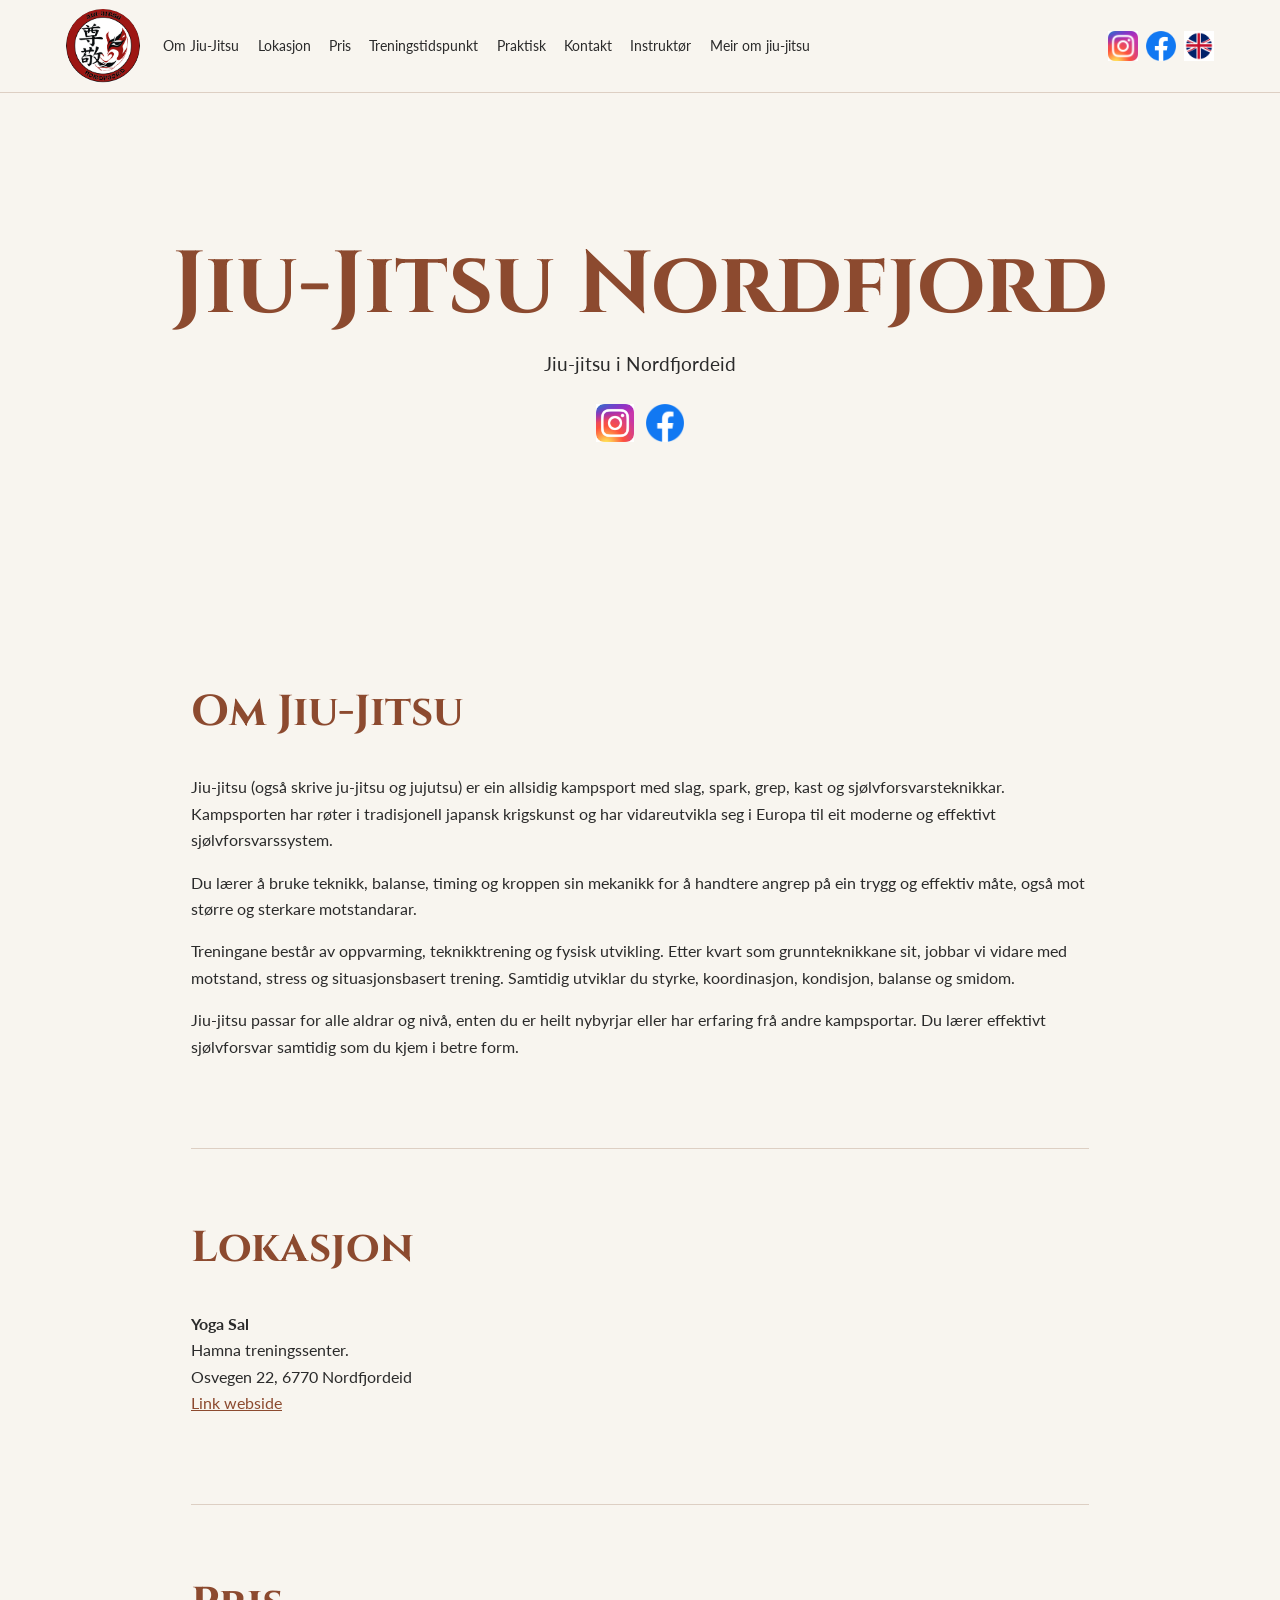
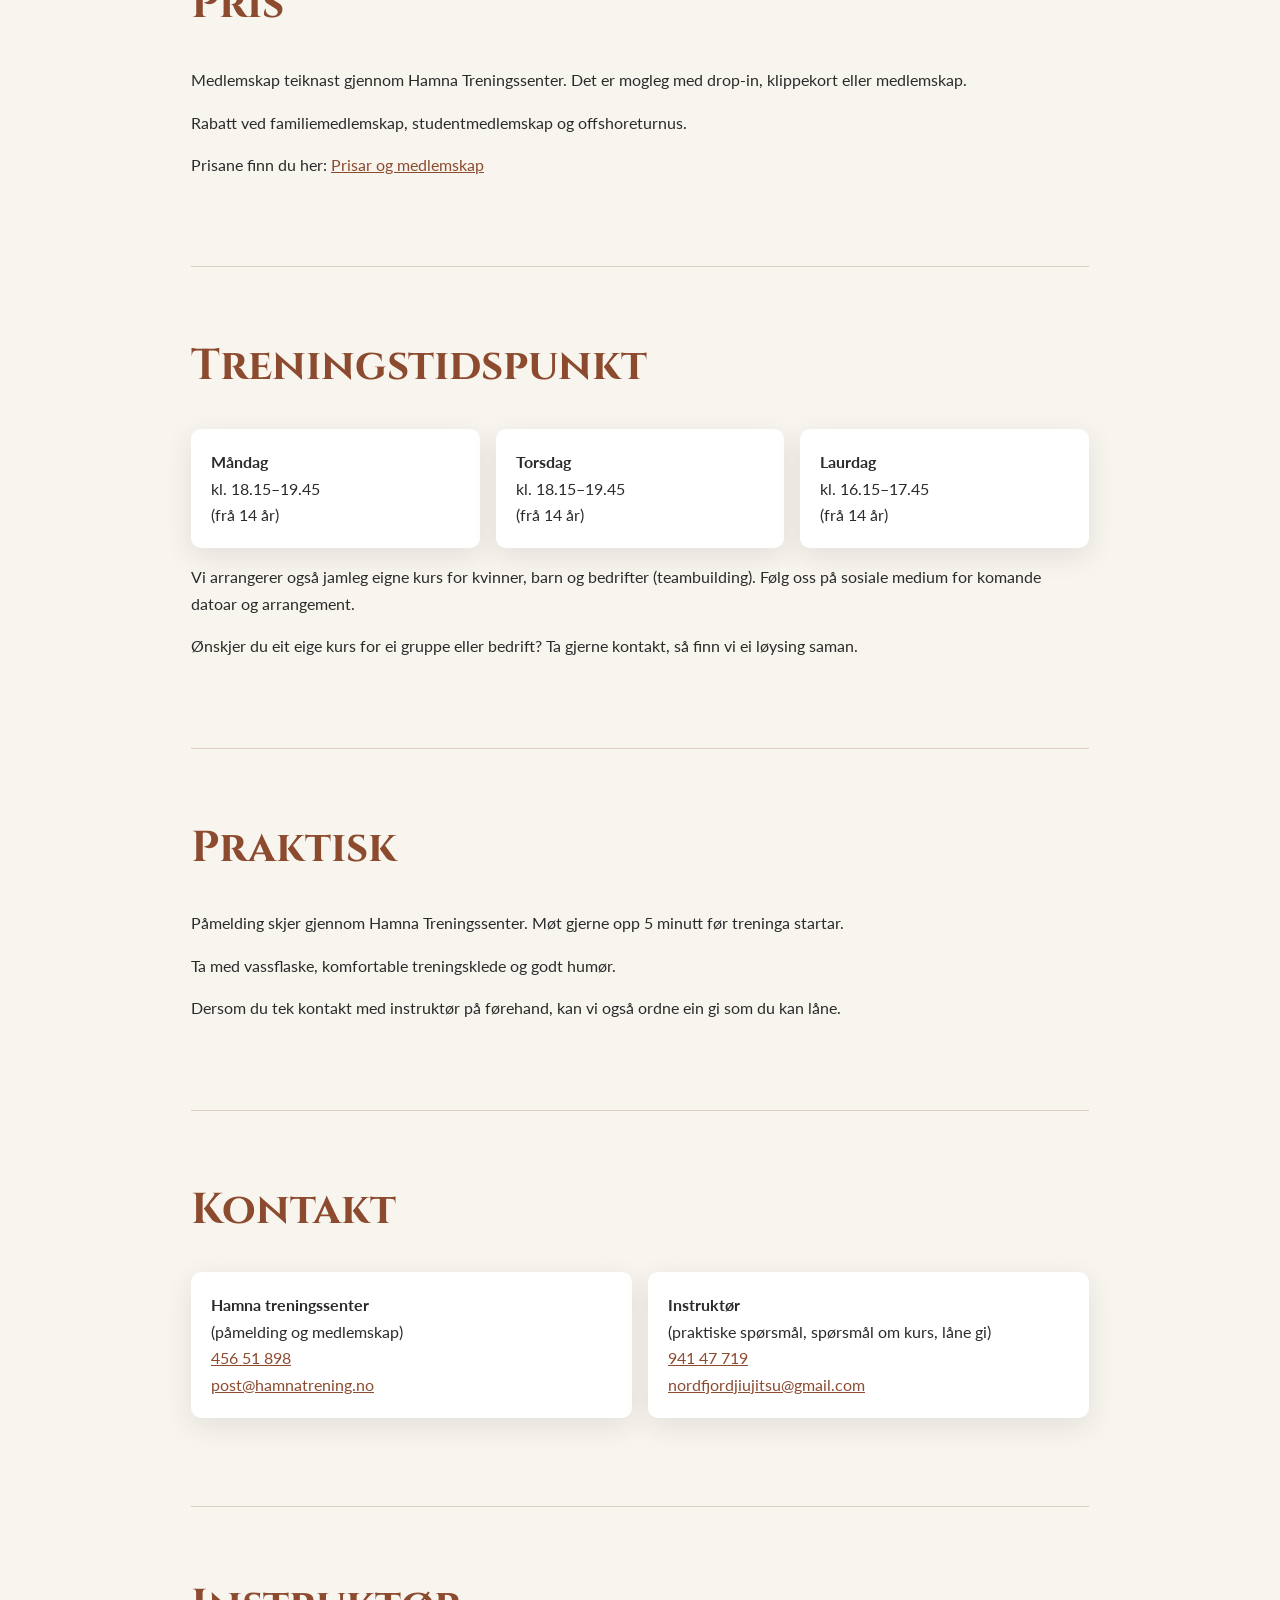
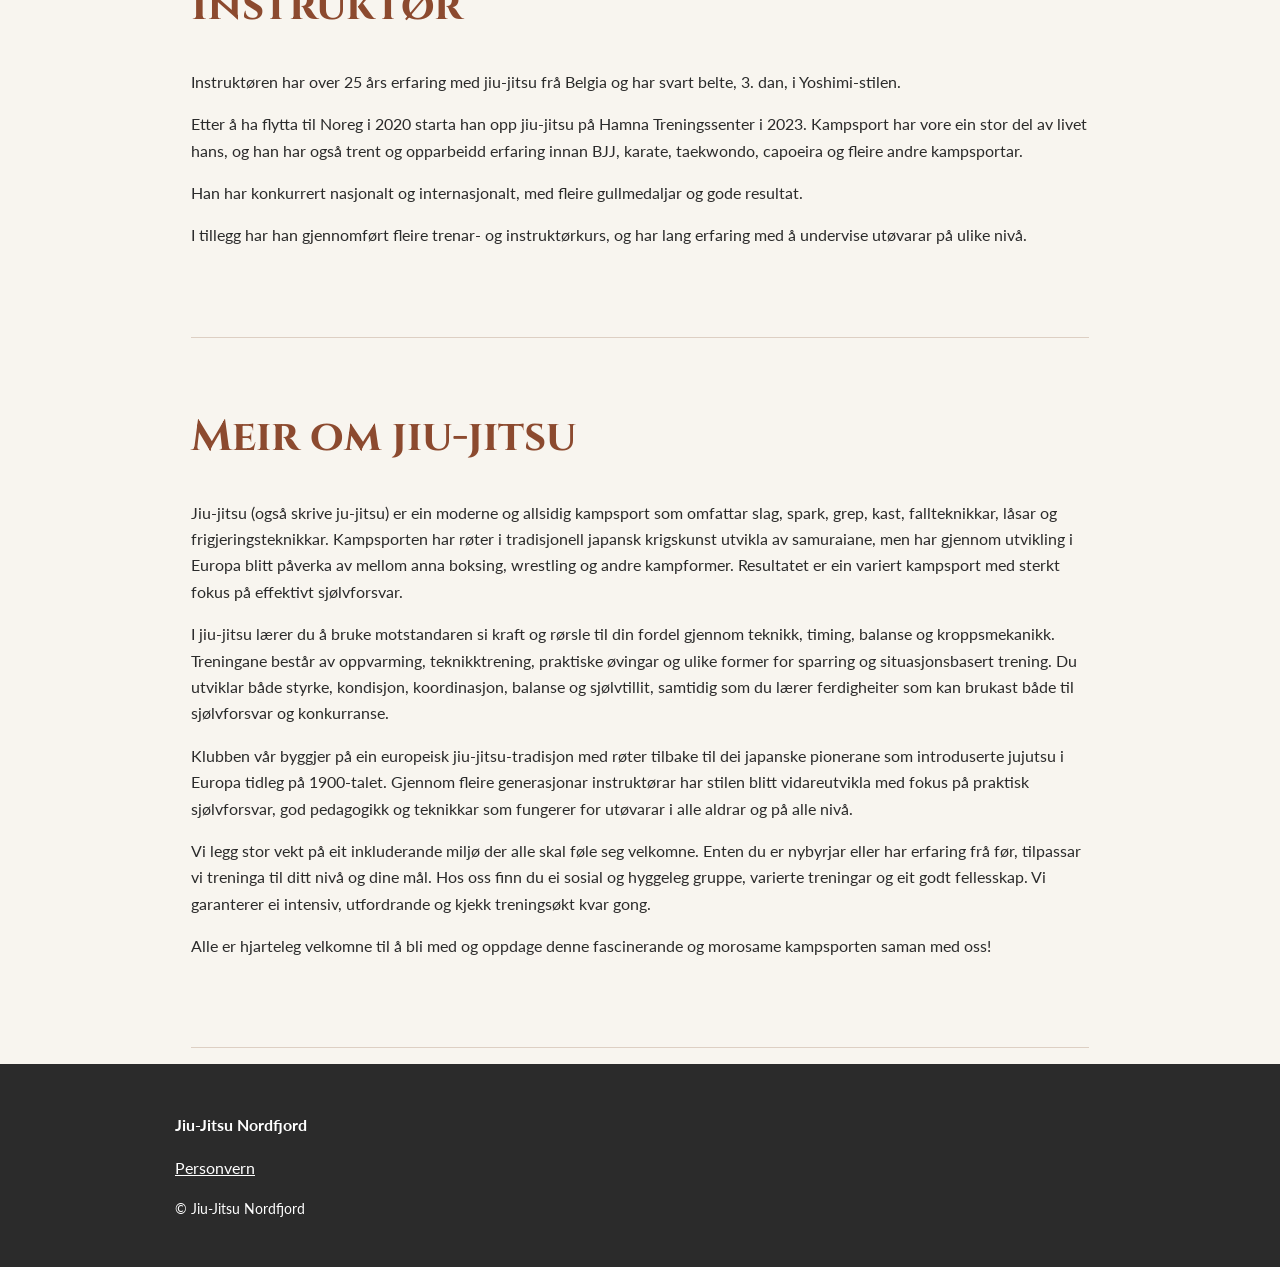
==== commit 83694fbc: "Update index.html" ====
--- a/index.html
+++ b/index.html
@@ -1 +1,155 @@
-<!doctype html><html lang="nn"><head><meta charset="utf-8"><meta name="viewport" content="width=device-width,initial-scale=1"><title>Jiu-Jitsu Nordfjord</title><meta name="description" content="Tradisjonell jiu-jitsu i Nordfjordeid. Trening for nybyrjarar og erfarne frå 14 år."><link rel="canonical" href="[INVULLEN-DOMENE]/"><link rel="alternate" hreflang="nn" href="[INVULLEN-DOMENE]/"><link rel="alternate" hreflang="en" href="[INVULLEN-DOMENE]/en/"><meta property="og:title" content="Jiu-Jitsu Nordfjord"><meta property="og:description" content="Tradisjonell jiu-jitsu i Nordfjordeid. Trening for nybyrjarar og erfarne frå 14 år."><meta property="og:type" content="website"><link rel="stylesheet" href="assets/css/style.css"><link rel="icon" href="assets/images/Logo.jpg"><script type="application/ld+json">{"@context":"https://schema.org","@type":"SportsOrganization","name":"Jiu-Jitsu Nordfjord","url":"[INVULLEN-DOMENE]","email":"nordfjordjiujitsu@gmail.com","telephone":"+47 941 47 719","address":{"@type":"PostalAddress","streetAddress":"Osvegen 22","postalCode":"6770","addressLocality":"Nordfjordeid","addressCountry":"NO"}}</script></head><body><a class="skip" href="#main">Hopp til innhald</a><header class="topbar"><div class="navwrap"><a class="brand" href="#top"><img src="assets/images/Logo.jpg" alt="Jiu-Jitsu Nordfjord logo"></a><button class="nav-toggle" aria-expanded="false" aria-controls="nav">Meny</button><nav id="nav" class="nav" aria-label="Jump to"><div class="navlinks"><a href='#om'>Om Jiu-Jitsu</a><a href='#lokasjon'>Lokasjon</a><a href='#pris'>Pris</a><a href='#treningstidspunkt'>Treningstidspunkt</a><a href='#praktisk'>Praktisk</a><a href='#kontakt'>Kontakt</a><a href='#instruktor'>Instruktør</a><a href='#meir'>Meir om jiu-jitsu</a></div><div class="tools"><a class="iconlink" href="https://www.instagram.com/jiujitsu.nordfjord/" aria-label="Instagram"><img src="assets/images/Instagram_icon.png" alt=""></a><a class="iconlink" href="https://www.facebook.com/p/Jiu-jitsu-Nordfjord-61555024577188/" aria-label="Facebook"><img src="assets/images/Facebook_icon.png" alt=""></a><a class="iconlink" data-lang="en" data-auto-lang="en" href="en/" aria-label="English"><img src="assets/images/Engels_icon.png" alt="English"></a></div></nav></div></header><div id="top" class="hero"><div><h1>Jiu-Jitsu Nordfjord</h1><p>Tradisjonell jiu-jitsu i Nordfjordeid</p><div class="social-row"><a href="https://www.instagram.com/jiujitsu.nordfjord/"><img src="assets/images/Instagram_icon.png" alt="Instagram"></a><a href="https://www.facebook.com/p/Jiu-jitsu-Nordfjord-61555024577188/"><img src="assets/images/Facebook_icon.png" alt="Facebook"></a></div></div></div><main id="main" class="main"><section class='section' id='om'><h2>Om Jiu-Jitsu</h2><p>Jiu-jitsu (også skrive ju-jitsu og jujutsu) er ein allsidig kampsport med slag, spark, grep, kast og sjølvforsvarsteknikkar. Kampsporten har røter i tradisjonell japansk krigskunst og har vidareutvikla seg i Europa til eit moderne og effektivt sjølvforsvarssystem.</p><p>Du lærer å bruke teknikk, balanse, timing og kroppen sin mekanikk for å handtere angrep på ein trygg og effektiv måte, også mot større og sterkare motstandarar.</p><p>Treningane består av oppvarming, teknikktrening og fysisk utvikling. Etter kvart som grunnteknikkane sit, jobbar vi vidare med motstand, stress og situasjonsbasert trening. Samtidig utviklar du styrke, koordinasjon, kondisjon, balanse og smidom.</p><p>Jiu-jitsu passar for alle aldrar og nivå, enten du er heilt nybyrjar eller har erfaring frå andre kampsportar. Du lærer effektivt sjølvforsvar samtidig som du kjem i betre form.</p></section><section class='section' id='lokasjon'><h2>Lokasjon</h2><p><strong>Yoga Sal</strong><br>Hamna treningssenter.<br>Osvegen 22, 6770 Nordfjordeid<br><a href='https://hamnatrening.no/'>Link webside</a></p></section><section class='section' id='pris'><h2>Pris</h2><p>Medlemskap teiknast gjennom Hamna Treningssenter. Det er mogleg med drop-in, klippekort eller medlemskap.</p><p>Rabatt ved familiemedlemskap, studentmedlemskap og offshoreturnus.</p><p>Prisane finn du her: <a href='https://hamnatrening.no/nyemedlemskap'>Prisar og medlemskap</a></p></section><section class='section' id='treningstidspunkt'><h2>Treningstidspunkt</h2><p><div class='cards'><div class='card'><strong>Måndag</strong><br>kl. 18.15–19.45<br>(frå 14 år)</div><div class='card'><strong>Torsdag</strong><br>kl. 18.15–19.45<br>(frå 14 år)</div><div class='card'><strong>Laurdag</strong><br>kl. 16.15–17.45<br>(frå 14 år)</div></div></p><p>Vi arrangerer også jamleg eigne kurs for kvinner, barn og bedrifter (teambuilding). Følg oss på sosiale medium for komande datoar og arrangement.</p><p>Ønskjer du eit eige kurs for ei gruppe eller bedrift? Ta gjerne kontakt, så finn vi ei løysing saman.</p></section><section class='section' id='praktisk'><h2>Praktisk</h2><p>Påmelding skjer gjennom Hamna Treningssenter. Møt gjerne opp 5 minutt før treninga startar.</p><p>Ta med vassflaske, komfortable treningsklede og godt humør.</p><p>Dersom du tek kontakt med instruktør på førehand, kan vi også ordne ein gi som du kan låne.</p></section><section class='section' id='kontakt'><h2>Kontakt</h2><p><div class='contact'><div class='card'><strong>Hamna treningssenter</strong><br>(påmelding og medlemskap)<br><a href='tel:+4745651898'>456 51 898</a><br><a href='mailto:post@hamnatrening.no'>post@hamnatrening.no</a></div><div class='card'><strong>Instruktør</strong><br>(praktiske spørsmål, spørsmål om kurs, låne gi)<br><a href='tel:+4794147719'>941 47 719</a><br><a href='mailto:nordfjordjiujitsu@gmail.com'>nordfjordjiujitsu@gmail.com</a></div></div></p></section><section class='section' id='instruktor'><h2>Instruktør</h2><p>Instruktøren har over 25 års erfaring med jiu-jitsu frå Belgia og har svart belte, 3. dan, i Yoshimi-stilen.</p><p>Etter å ha flytta til Noreg i 2020 starta han opp jiu-jitsu på Hamna Treningssenter i 2023. Kampsport har vore ein stor del av livet hans, og han har også trent og opparbeidd erfaring innan BJJ, karate, taekwondo, capoeira og fleire andre kampsportar.</p><p>Han har konkurrert nasjonalt og internasjonalt, med fleire gullmedaljar og gode resultat.</p><p>I tillegg har han gjennomført fleire trenar- og instruktørkurs, og har lang erfaring med å undervise utøvarar på ulike nivå.</p></section><section class='section' id='meir'><h2>Meir om jiu-jitsu</h2><p>Jiu-jitsu (også skrive ju-jitsu) er ein moderne og allsidig kampsport som omfattar slag, spark, grep, kast, fallteknikkar, låsar og frigjeringsteknikkar. Kampsporten har røter i tradisjonell japansk krigskunst utvikla av samuraiane, men har gjennom utvikling i Europa blitt påverka av mellom anna boksing, wrestling og andre kampformer. Resultatet er ein variert kampsport med sterkt fokus på effektivt sjølvforsvar.</p><p>I jiu-jitsu lærer du å bruke motstandaren si kraft og rørsle til din fordel gjennom teknikk, timing, balanse og kroppsmekanikk. Treningane består av oppvarming, teknikktrening, praktiske øvingar og ulike former for sparring og situasjonsbasert trening. Du utviklar både styrke, kondisjon, koordinasjon, balanse og sjølvtillit, samtidig som du lærer ferdigheiter som kan brukast både til sjølvforsvar og konkurranse.</p><p>Klubben vår byggjer på ein europeisk jiu-jitsu-tradisjon med røter tilbake til dei japanske pionerane som introduserte jujutsu i Europa tidleg på 1900-talet. Gjennom fleire generasjonar instruktørar har stilen blitt vidareutvikla med fokus på praktisk sjølvforsvar, god pedagogikk og teknikkar som fungerer for utøvarar i alle aldrar og på alle nivå.</p><p>Vi legg stor vekt på eit inkluderande miljø der alle skal føle seg velkomne. Enten du er nybyrjar eller har erfaring frå før, tilpassar vi treninga til ditt nivå og dine mål. Hos oss finn du ei sosial og hyggeleg gruppe, varierte treningar og eit godt fellesskap. Vi garanterer ei intensiv, utfordrande og kjekk treningsøkt kvar gong.</p><p>Alle er hjarteleg velkomne til å bli med og oppdage denne fascinerande og morosame kampsporten saman med oss!</p></section></main><footer class="footer"><div class="footer-inner"><p><strong>Jiu-Jitsu Nordfjord</strong></p><p><a href="personvern/">Personvern</a></p><p class="muted">© Jiu-Jitsu Nordfjord</p></div></footer><script src="assets/js/main.js"></script></body></html>+<!doctype html>
+<html lang="nn">
+
+<head>
+    <meta charset="utf-8">
+    <meta name="viewport" content="width=device-width,initial-scale=1">
+    <title>Jiu-Jitsu Nordfjord</title>
+    <meta name="description"
+        content="Tradisjonell jiu-jitsu i Nordfjordeid. Trening for nybyrjarar og erfarne frå 14 år.">
+    <link rel="canonical" href="[INVULLEN-DOMENE]/">
+    <link rel="alternate" hreflang="nn" href="[INVULLEN-DOMENE]/">
+    <link rel="alternate" hreflang="en" href="[INVULLEN-DOMENE]/en/">
+    <meta property="og:title" content="Jiu-Jitsu Nordfjord">
+    <meta property="og:description"
+        content="Tradisjonell jiu-jitsu i Nordfjordeid. Trening for nybyrjarar og erfarne frå 14 år.">
+    <meta property="og:type" content="website">
+    <link rel="stylesheet" href="assets/css/style.css">
+    <link rel="icon" href="assets/images/Logo.jpg">
+    <script
+        type="application/ld+json">{"@context":"https://schema.org","@type":"SportsOrganization","name":"Jiu-Jitsu Nordfjord","url":"[INVULLEN-DOMENE]","email":"nordfjordjiujitsu@gmail.com","telephone":"+47 941 47 719","address":{"@type":"PostalAddress","streetAddress":"Osvegen 22","postalCode":"6770","addressLocality":"Nordfjordeid","addressCountry":"NO"}}</script>
+</head>
+
+<body><a class="skip" href="#main">Hopp til innhald</a>
+    <header class="topbar">
+        <div class="navwrap"><a class="brand" href="#top"><img src="assets/images/logo.jpg"
+                    alt="Jiu-Jitsu Nordfjord logo"></a><button class="nav-toggle" aria-expanded="false"
+                aria-controls="nav">Meny</button>
+            <nav id="nav" class="nav" aria-label="Jump to">
+                <div class="navlinks"><a href='#om'>Om Jiu-Jitsu</a><a href='#lokasjon'>Lokasjon</a><a
+                        href='#pris'>Pris</a><a href='#treningstidspunkt'>Treningstidspunkt</a><a
+                        href='#praktisk'>Praktisk</a><a href='#kontakt'>Kontakt</a><a
+                        href='#instruktor'>Instruktør</a><a href='#meir'>Meir om jiu-jitsu</a></div>
+                <div class="tools"><a class="iconlink" href="https://www.instagram.com/jiujitsu.nordfjord/"
+                        aria-label="Instagram"><img src="assets/images/Instagram_icon.png" alt=""></a><a
+                        class="iconlink" href="https://www.facebook.com/p/Jiu-jitsu-Nordfjord-61555024577188/"
+                        aria-label="Facebook"><img src="assets/images/Facebook_icon.png" alt=""></a><a class="iconlink"
+                        data-lang="en" data-auto-lang="en" href="en/" aria-label="English"><img
+                            src="assets/images/Engels_icon.png" alt="English"></a></div>
+            </nav>
+        </div>
+    </header>
+    <div id="top" class="hero">
+        <div>
+            <h1>Jiu-Jitsu Nordfjord</h1>
+            <p>Jiu-jitsu i Nordfjordeid</p>
+            <div class="social-row"><a href="https://www.instagram.com/jiujitsu.nordfjord/"><img
+                        src="assets/images/Instagram_icon.png" alt="Instagram"></a><a
+                    href="https://www.facebook.com/p/Jiu-jitsu-Nordfjord-61555024577188/"><img
+                        src="assets/images/Facebook_icon.png" alt="Facebook"></a></div>
+        </div>
+    </div>
+    <main id="main" class="main">
+        <section class='section' id='om'>
+            <h2>Om Jiu-Jitsu</h2>
+            <p>Jiu-jitsu (også skrive ju-jitsu og jujutsu) er ein allsidig kampsport med slag, spark, grep, kast og
+                sjølvforsvarsteknikkar. Kampsporten har røter i tradisjonell japansk krigskunst og har vidareutvikla seg
+                i Europa til eit moderne og effektivt sjølvforsvarssystem.</p>
+            <p>Du lærer å bruke teknikk, balanse, timing og kroppen sin mekanikk for å handtere angrep på ein trygg og
+                effektiv måte, også mot større og sterkare motstandarar.</p>
+            <p>Treningane består av oppvarming, teknikktrening og fysisk utvikling. Etter kvart som grunnteknikkane sit,
+                jobbar vi vidare med motstand, stress og situasjonsbasert trening. Samtidig utviklar du styrke,
+                koordinasjon, kondisjon, balanse og smidom.</p>
+            <p>Jiu-jitsu passar for alle aldrar og nivå, enten du er heilt nybyrjar eller har erfaring frå andre
+                kampsportar. Du lærer effektivt sjølvforsvar samtidig som du kjem i betre form.</p>
+        </section>
+        <section class='section' id='lokasjon'>
+            <h2>Lokasjon</h2>
+            <p><strong>Yoga Sal</strong><br>Hamna treningssenter.<br>Osvegen 22, 6770 Nordfjordeid<br><a
+                    href='https://hamnatrening.no/'>Link webside</a></p>
+        </section>
+        <section class='section' id='pris'>
+            <h2>Pris</h2>
+            <p>Medlemskap teiknast gjennom Hamna Treningssenter. Det er mogleg med drop-in, klippekort eller medlemskap.
+            </p>
+            <p>Rabatt ved familiemedlemskap, studentmedlemskap og offshoreturnus.</p>
+            <p>Prisane finn du her: <a href='https://hamnatrening.no/nyemedlemskap'>Prisar og medlemskap</a></p>
+        </section>
+        <section class='section' id='treningstidspunkt'>
+            <h2>Treningstidspunkt</h2>
+            <p>
+            <div class='cards'>
+                <div class='card'><strong>Måndag</strong><br>kl. 18.15–19.45<br>(frå 14 år)</div>
+                <div class='card'><strong>Torsdag</strong><br>kl. 18.15–19.45<br>(frå 14 år)</div>
+                <div class='card'><strong>Laurdag</strong><br>kl. 16.15–17.45<br>(frå 14 år)</div>
+            </div>
+            </p>
+            <p>Vi arrangerer også jamleg eigne kurs for kvinner, barn og bedrifter (teambuilding). Følg oss på sosiale
+                medium for komande datoar og arrangement.</p>
+            <p>Ønskjer du eit eige kurs for ei gruppe eller bedrift? Ta gjerne kontakt, så finn vi ei løysing saman.</p>
+        </section>
+        <section class='section' id='praktisk'>
+            <h2>Praktisk</h2>
+            <p>Påmelding skjer gjennom Hamna Treningssenter. Møt gjerne opp 5 minutt før treninga startar.</p>
+            <p>Ta med vassflaske, komfortable treningsklede og godt humør.</p>
+            <p>Dersom du tek kontakt med instruktør på førehand, kan vi også ordne ein gi som du kan låne.</p>
+        </section>
+        <section class='section' id='kontakt'>
+            <h2>Kontakt</h2>
+            <p>
+            <div class='contact'>
+                <div class='card'><strong>Hamna treningssenter</strong><br>(påmelding og medlemskap)<br><a
+                        href='tel:+4745651898'>456 51 898</a><br><a
+                        href='mailto:post@hamnatrening.no'>post@hamnatrening.no</a></div>
+                <div class='card'><strong>Instruktør</strong><br>(praktiske spørsmål, spørsmål om kurs, låne gi)<br><a
+                        href='tel:+4794147719'>941 47 719</a><br><a
+                        href='mailto:nordfjordjiujitsu@gmail.com'>nordfjordjiujitsu@gmail.com</a></div>
+            </div>
+            </p>
+        </section>
+        <section class='section' id='instruktor'>
+            <h2>Instruktør</h2>
+            <p>Instruktøren har over 25 års erfaring med jiu-jitsu frå Belgia og har svart belte, 3. dan, i
+                Yoshimi-stilen.</p>
+            <p>Etter å ha flytta til Noreg i 2020 starta han opp jiu-jitsu på Hamna Treningssenter i 2023. Kampsport har
+                vore ein stor del av livet hans, og han har også trent og opparbeidd erfaring innan BJJ, karate,
+                taekwondo, capoeira og fleire andre kampsportar.</p>
+            <p>Han har konkurrert nasjonalt og internasjonalt, med fleire gullmedaljar og gode resultat.</p>
+            <p>I tillegg har han gjennomført fleire trenar- og instruktørkurs, og har lang erfaring med å undervise
+                utøvarar på ulike nivå.</p>
+        </section>
+        <section class='section' id='meir'>
+            <h2>Meir om jiu-jitsu</h2>
+            <p>Jiu-jitsu (også skrive ju-jitsu) er ein moderne og allsidig kampsport som omfattar slag, spark, grep,
+                kast, fallteknikkar, låsar og frigjeringsteknikkar. Kampsporten har røter i tradisjonell japansk
+                krigskunst utvikla av samuraiane, men har gjennom utvikling i Europa blitt påverka av mellom anna
+                boksing, wrestling og andre kampformer. Resultatet er ein variert kampsport med sterkt fokus på
+                effektivt sjølvforsvar.</p>
+            <p>I jiu-jitsu lærer du å bruke motstandaren si kraft og rørsle til din fordel gjennom teknikk, timing,
+                balanse og kroppsmekanikk. Treningane består av oppvarming, teknikktrening, praktiske øvingar og ulike
+                former for sparring og situasjonsbasert trening. Du utviklar både styrke, kondisjon, koordinasjon,
+                balanse og sjølvtillit, samtidig som du lærer ferdigheiter som kan brukast både til sjølvforsvar og
+                konkurranse.</p>
+            <p>Klubben vår byggjer på ein europeisk jiu-jitsu-tradisjon med røter tilbake til dei japanske pionerane som
+                introduserte jujutsu i Europa tidleg på 1900-talet. Gjennom fleire generasjonar instruktørar har stilen
+                blitt vidareutvikla med fokus på praktisk sjølvforsvar, god pedagogikk og teknikkar som fungerer for
+                utøvarar i alle aldrar og på alle nivå.</p>
+            <p>Vi legg stor vekt på eit inkluderande miljø der alle skal føle seg velkomne. Enten du er nybyrjar eller
+                har erfaring frå før, tilpassar vi treninga til ditt nivå og dine mål. Hos oss finn du ei sosial og
+                hyggeleg gruppe, varierte treningar og eit godt fellesskap. Vi garanterer ei intensiv, utfordrande og
+                kjekk treningsøkt kvar gong.</p>
+            <p>Alle er hjarteleg velkomne til å bli med og oppdage denne fascinerande og morosame kampsporten saman med
+                oss!</p>
+        </section>
+    </main>
+    <footer class="footer">
+        <div class="footer-inner">
+            <p><strong>Jiu-Jitsu Nordfjord</strong></p>
+            <p><a href="personvern/">Personvern</a></p>
+            <p class="muted">© Jiu-Jitsu Nordfjord</p>
+        </div>
+    </footer>
+    <script src="assets/js/main.js"></script>
+</body>
+
+</html>
--- a/assets/css/style.css
+++ b/assets/css/style.css
@@ -1,4 +1,3 @@
-:root{--ink:#2b2b2b;--paper:#f8f5ef;--accent:#8c4a2f;--deep:#601f19;--white:#fff;--line:#dfd7cb;--shadow:0 12px 32px rgba(30,20,15,.12);--max:1120px}
-*{box-sizing:border-box}html{scroll-behavior:smooth;scroll-padding-top:90px}body{margin:0;color:var(--ink);background:var(--paper);font-family:Lato,Arial,sans-serif;line-height:1.65}img{max-width:100%;display:block}a{color:var(--deep);text-underline-offset:3px}.skip{position:absolute;left:-9999px}.skip:focus{left:1rem;top:1rem;z-index:999;background:#fff;padding:.8rem}.topbar{position:sticky;top:0;z-index:100;background:rgba(248,245,239,.96);border-bottom:1px solid var(--line);backdrop-filter:blur(8px)}.nav{max-width:var(--max);margin:auto;min-height:78px;padding:.55rem 1.25rem;display:flex;align-items:center;gap:1rem}.brand{display:flex;align-items:center;gap:.75rem;text-decoration:none;color:var(--ink);font-family:Cinzel,Georgia,serif;font-weight:700;letter-spacing:.04em}.brand img{width:60px;height:60px;border-radius:50%;object-fit:cover}.navlinks{margin-left:auto;display:flex;align-items:center;gap:.85rem}.navlinks a{text-decoration:none;color:var(--ink);font-size:.9rem;font-weight:700}.navlinks a:hover,.navlinks a:focus{color:var(--accent)}.social{display:flex;gap:.45rem}.iconlink,.lang{display:inline-grid;place-items:center;min-width:38px;height:38px;border:1px solid var(--line);border-radius:20px;background:#fff;text-decoration:none;font-weight:800}.menu{display:none;border:1px solid var(--line);background:#fff;border-radius:8px;padding:.65rem;font-weight:700}.hero{min-height:72vh;position:relative;display:grid;place-items:center;color:#fff;background:linear-gradient(90deg,rgba(20,10,8,.78),rgba(20,10,8,.2)),url('../images/banner.png') center/cover}.hero-inner{width:min(var(--max),calc(100% - 2.5rem));padding:5rem 0}.eyebrow{text-transform:uppercase;letter-spacing:.18em;font-weight:800}.hero h1{font:700 clamp(2.5rem,8vw,5.7rem)/1 Cinzel,Georgia,serif;margin:.4rem 0;max-width:850px}.lead{font-size:clamp(1.1rem,2vw,1.35rem);max-width:680px}.actions{display:flex;gap:.8rem;flex-wrap:wrap;margin-top:1.6rem}.btn{display:inline-block;border-radius:5px;padding:.75rem 1.05rem;background:var(--accent);color:#fff;text-decoration:none;font-weight:800;border:2px solid var(--accent)}.btn.alt{background:transparent;border-color:#fff}.wrap{max-width:var(--max);margin:auto;padding:0 1.25rem}.section{padding:5rem 0;border-bottom:1px solid var(--line)}.section h2,.legal h1{font:700 clamp(2rem,5vw,3.35rem)/1.15 Cinzel,Georgia,serif;color:var(--accent);margin:0 0 1.5rem}.intro{font-size:1.18rem;max-width:830px}.grid{display:grid;grid-template-columns:repeat(3,1fr);gap:1.2rem}.grid.two{grid-template-columns:repeat(2,1fr)}.card{background:#fff;border:1px solid var(--line);padding:1.35rem;border-radius:8px;box-shadow:var(--shadow)}.card h3{font-family:Cinzel,Georgia,serif;color:var(--accent);margin-top:0}.schedule{list-style:none;padding:0}.schedule li{padding:.7rem 0;border-bottom:1px solid var(--line)}.contact-list{list-style:none;padding:0}.contact-list li{margin:.55rem 0}.form{display:grid;gap:.8rem}.form label{font-weight:800}.form input,.form textarea{width:100%;padding:.8rem;border:1px solid #978f84;border-radius:5px;background:#fff;font:inherit}.form textarea{min-height:150px}.note{font-size:.9rem;color:#5d554e}.instructor{display:grid;grid-template-columns:1fr 2fr;gap:2rem;align-items:start}.badge{background:var(--accent);color:#fff;padding:1.5rem;border-radius:8px}.badge p{margin:.2rem 0}.details{max-width:850px}.details summary{cursor:pointer;font:700 1.25rem Cinzel,Georgia,serif;color:var(--accent);padding:1rem 0}.details[open] summary{margin-bottom:1rem}.footer{background:#241915;color:#fff;padding:3rem 0}.footer a{color:#fff}.footer-grid{display:grid;grid-template-columns:2fr 1fr 1fr;gap:2rem}.legal{max-width:900px;margin:auto;padding:4rem 1.25rem}.legal h2{font-family:Cinzel,Georgia,serif;color:var(--accent);margin-top:2rem}.placeholder{background:#fff1c9;border-left:4px solid #bb7b00;padding:.8rem}.small{font-size:.85rem}.generated-note{font-size:.78rem;opacity:.85}
-@media(max-width:900px){.menu{display:block;margin-left:auto}.navlinks{display:none;position:absolute;top:78px;left:0;right:0;background:var(--paper);padding:1rem 1.25rem;border-bottom:1px solid var(--line);flex-direction:column;align-items:flex-start}.navlinks.open{display:flex}.grid,.grid.two,.instructor,.footer-grid{grid-template-columns:1fr}.hero{min-height:64vh}.section{padding:3.5rem 0}.brand span{font-size:.9rem}}
-@media(prefers-reduced-motion:reduce){html{scroll-behavior:auto}*{animation:none!important;transition:none!important}}
+@import url('https://fonts.googleapis.com/css2?family=Cinzel:wght@600;700&family=Lato:wght@400;700&display=swap');
+:root{--text:#2b2b2b;--bg:#f8f5ef;--accent:#8c4a2f;--white:#fff;--line:#ddcfc3;--shadow:0 8px 28px rgba(44,32,25,.10)}*{box-sizing:border-box}html{scroll-behavior:smooth}body{margin:0;background:var(--bg);color:var(--text);font-family:Lato,Arial,sans-serif;line-height:1.65}a{color:var(--accent)}img{max-width:100%}.skip{position:absolute;left:-9999px}.skip:focus{left:1rem;top:1rem;background:#fff;padding:.7rem;z-index:50}.topbar{position:sticky;top:0;z-index:20;background:rgba(248,245,239,.97);border-bottom:1px solid var(--line)}.navwrap{max-width:1180px;margin:auto;display:flex;align-items:center;gap:1rem;padding:.55rem 1rem}.brand img{width:74px;height:74px;border-radius:50%;object-fit:cover;display:block}.nav-toggle{display:none;margin-left:auto;background:var(--accent);color:white;border:0;border-radius:6px;padding:.65rem .8rem;font-weight:700}.nav{display:flex;align-items:center;gap:.65rem;flex:1}.navlinks{display:flex;gap:.25rem;flex-wrap:wrap}.navlinks a{color:var(--text);text-decoration:none;padding:.35rem .45rem;border-radius:4px;font-size:.9rem}.navlinks a:hover,.navlinks a:focus{background:#ede2d8}.tools{display:flex;gap:.5rem;margin-left:auto}.iconlink img{width:30px;height:30px;object-fit:contain;display:block}.hero{min-height:56vh;display:grid;place-items:center;text-align:center;padding:5rem 1rem;background:linear-gradient(rgba(248,245,239,.78),rgba(248,245,239,.94)),url('../images/Logo.jpg') center/460px no-repeat}.hero h1{font-family:Cinzel,serif;color:var(--accent);font-size:clamp(2.3rem,7vw,5.5rem);line-height:1.05;margin:0}.hero p{font-size:1.2rem;max-width:700px;margin:1rem auto 0}.main{max-width:930px;margin:auto;padding:1rem}.section{scroll-margin-top:105px;padding:4.5rem 0;border-bottom:1px solid var(--line)}h1,h2,h3{font-family:Cinzel,serif;color:var(--accent);line-height:1.25}h2{font-size:clamp(1.8rem,4vw,2.7rem);margin-top:0}.cards{display:grid;grid-template-columns:repeat(3,1fr);gap:1rem}.card{background:var(--white);padding:1.25rem;border-radius:10px;box-shadow:var(--shadow)}.contact{display:grid;grid-template-columns:1fr 1fr;gap:1rem}.button{display:inline-block;background:var(--accent);color:white;text-decoration:none;padding:.7rem 1rem;border-radius:7px;font-weight:700}.footer{background:#2b2b2b;color:white;padding:2rem 1rem}.footer-inner{max-width:930px;margin:auto}.footer a{color:white}.muted{font-size:.9rem}.legal{max-width:850px;margin:2rem auto;padding:1rem}.notice{border-left:4px solid var(--accent);background:white;padding:1rem}.social-row{display:flex;gap:.8rem;justify-content:center;margin-top:1.5rem}.social-row img{width:38px;height:38px;object-fit:contain}
+@media(max-width:860px){.navwrap{flex-wrap:wrap}.brand img{width:56px;height:56px}.nav-toggle{display:block}.nav{display:none;width:100%;align-items:flex-start}.nav.open{display:flex;flex-direction:column}.navlinks{display:flex;flex-direction:column;width:100%}.navlinks a{padding:.6rem}.tools{margin:0}.cards,.contact{grid-template-columns:1fr}.hero{min-height:44vh;background-size:300px}.section{scroll-margin-top:80px;padding:3rem 0}}
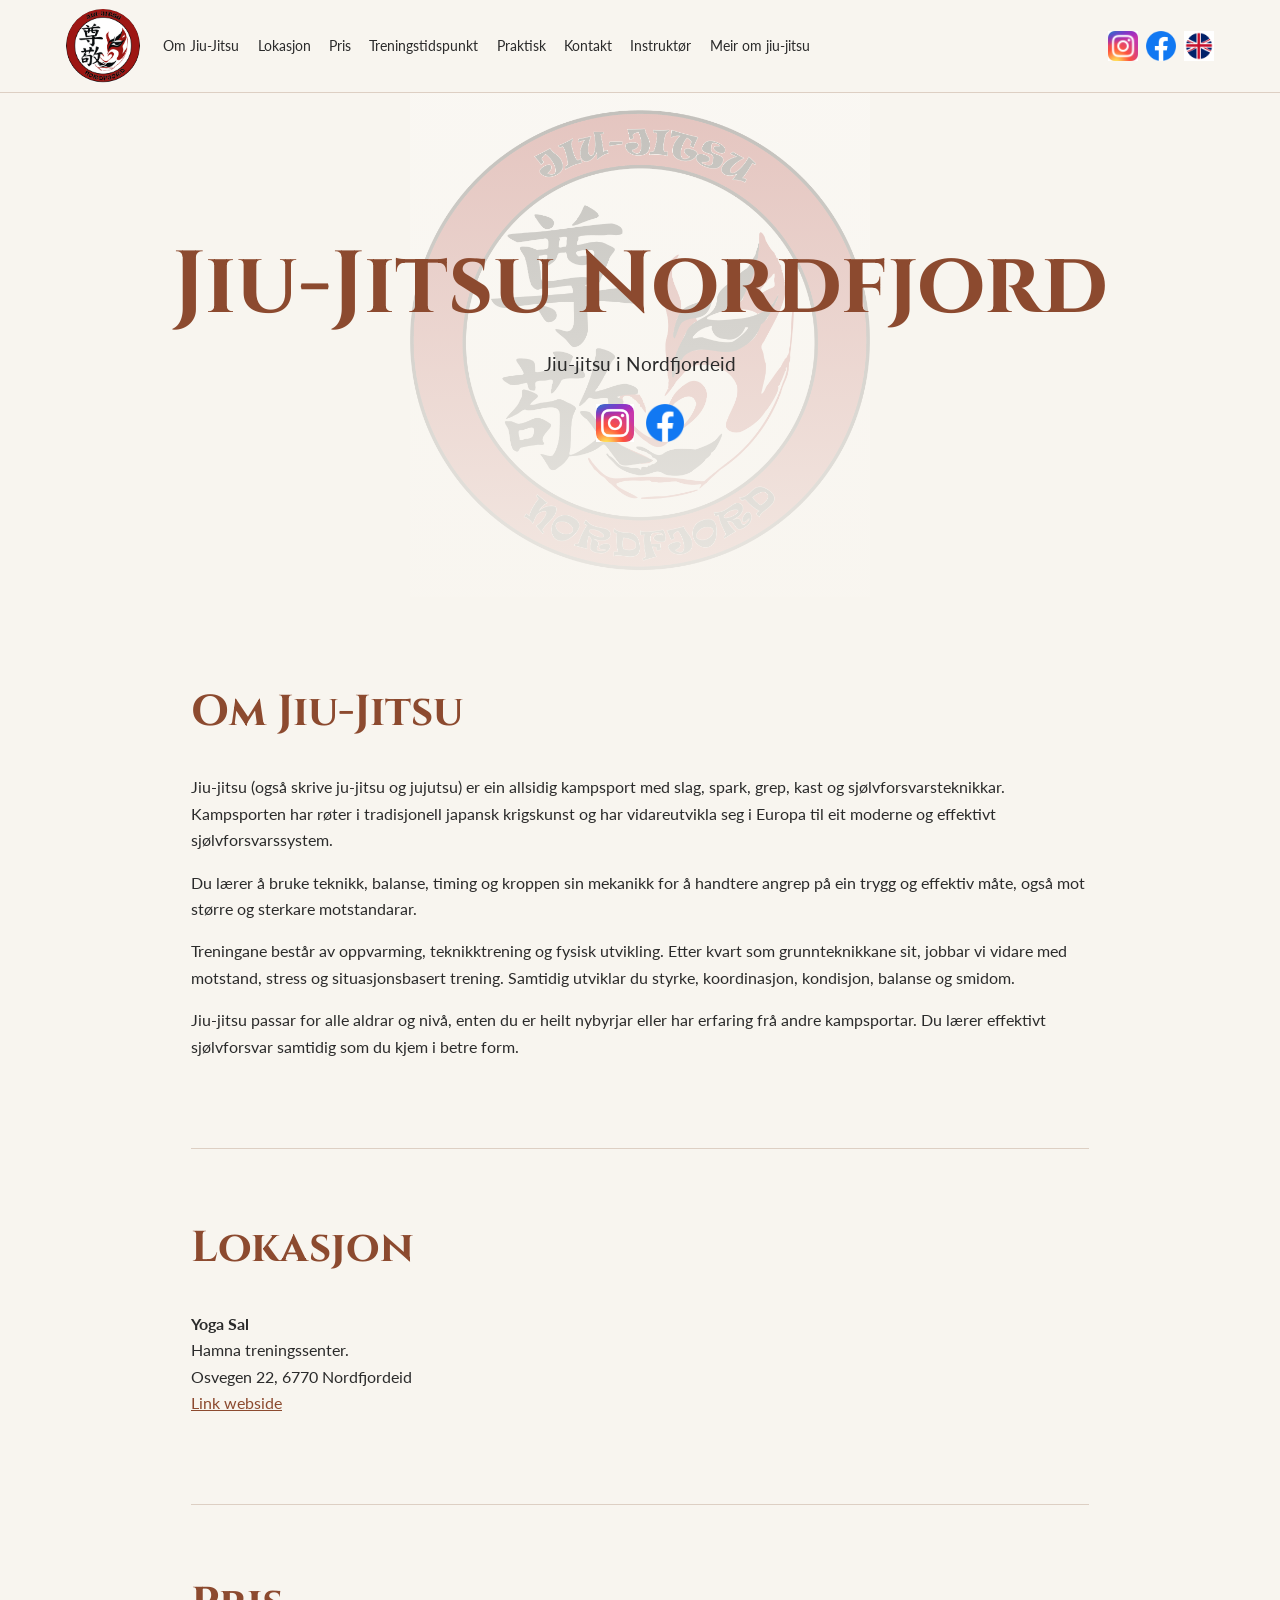
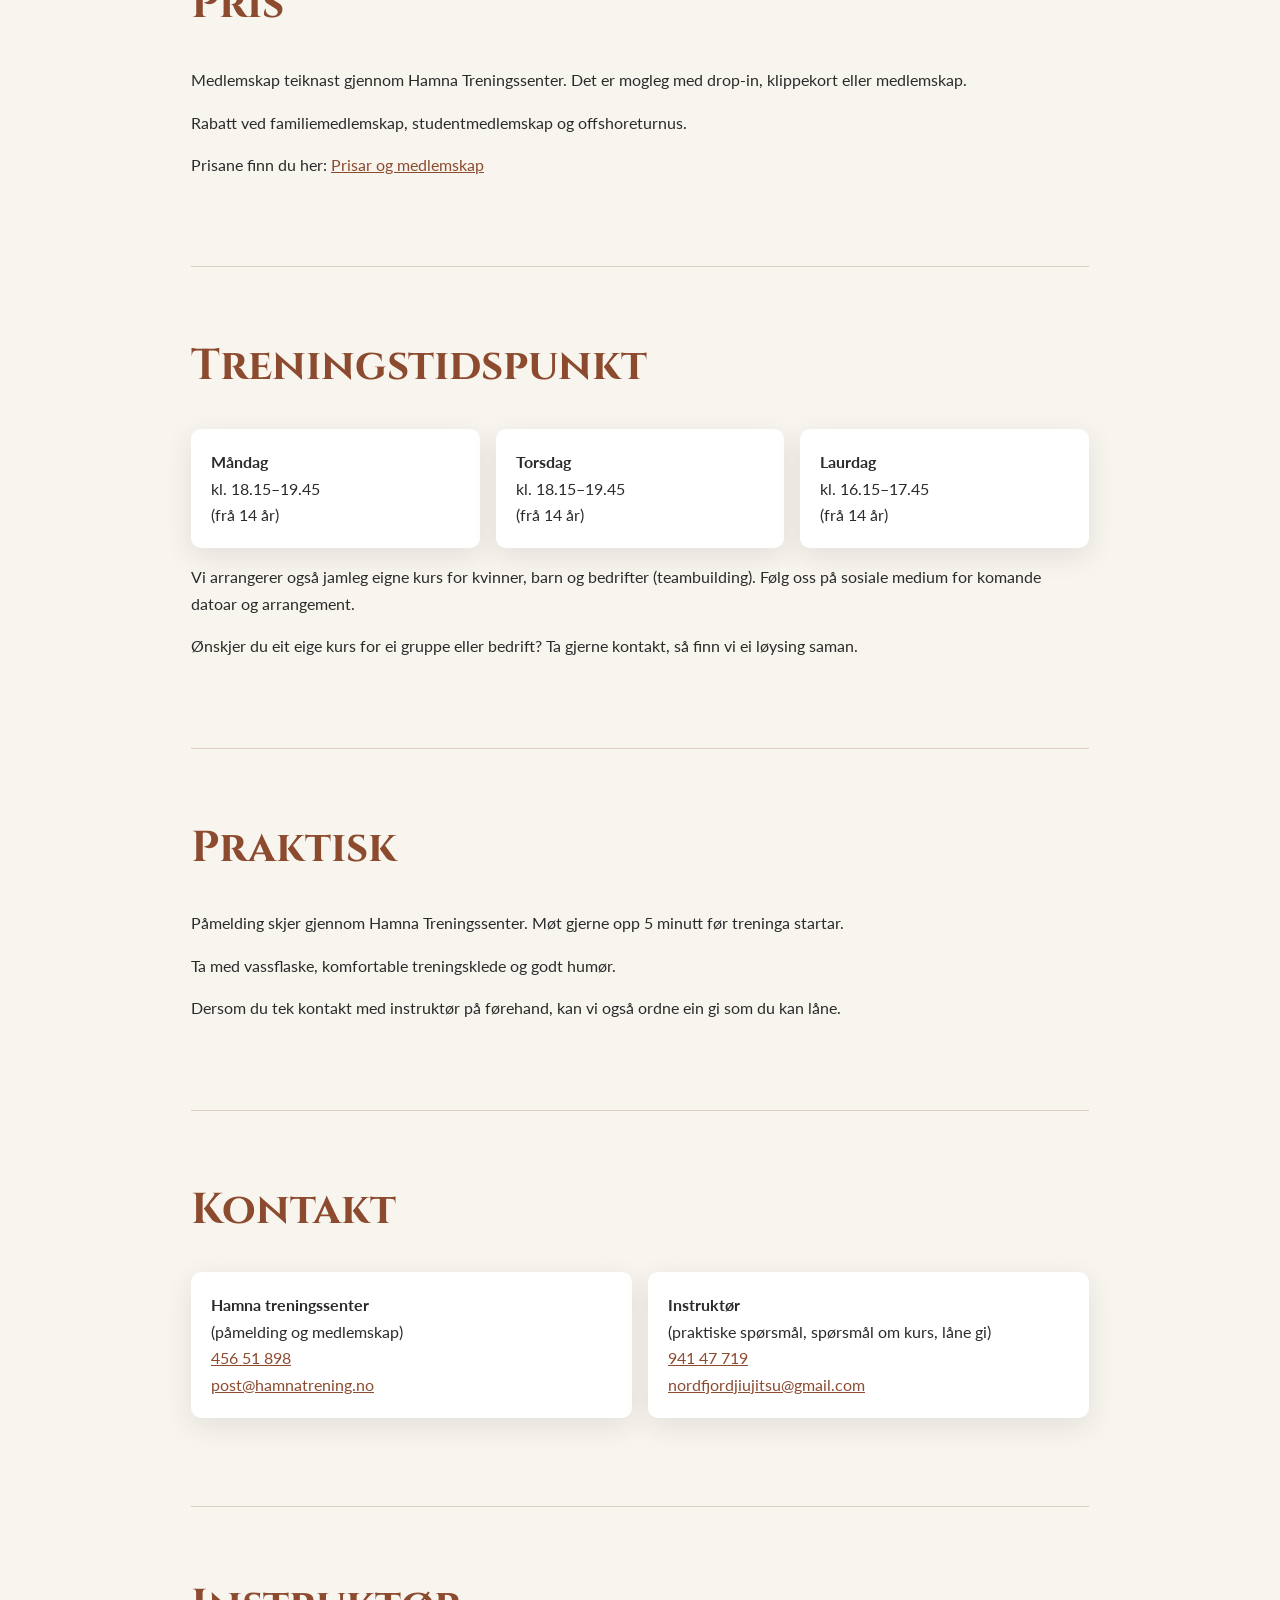
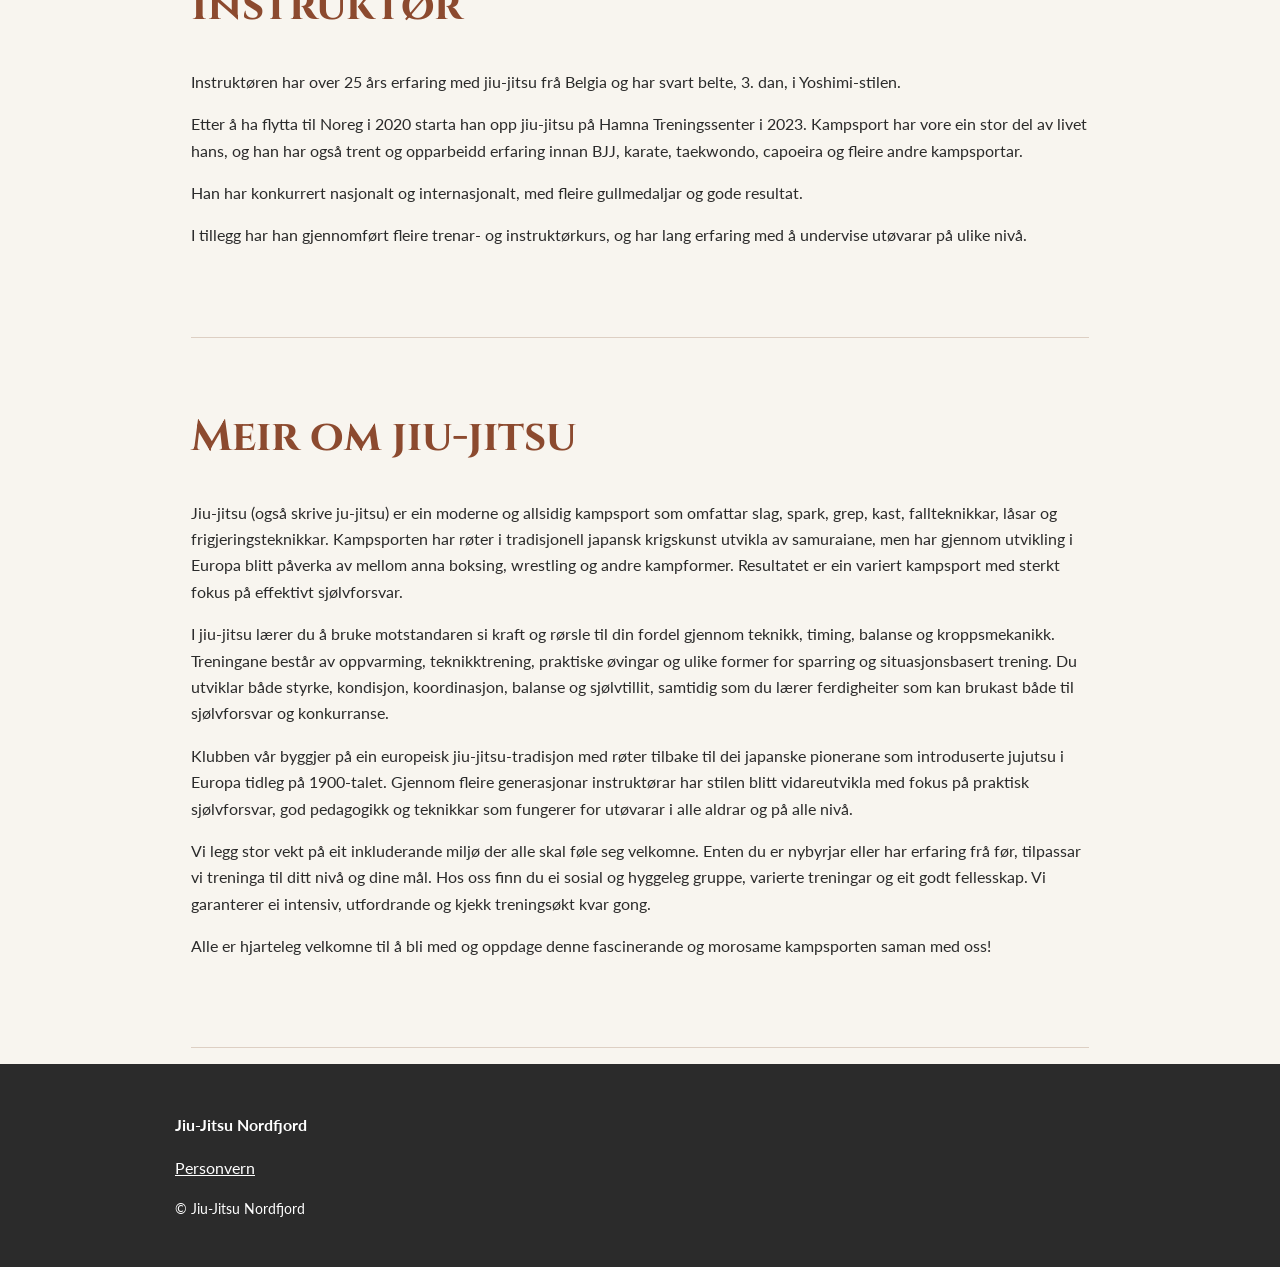
==== commit 3cf77464: "Domeine" ====
--- a/index.html
+++ b/index.html
@@ -6,16 +6,16 @@
     <meta name="viewport" content="width=device-width,initial-scale=1">
     <title>Jiu-Jitsu Nordfjord</title>
     <meta name="description"
-        content="Tradisjonell jiu-jitsu i Nordfjordeid. Trening for nybyrjarar og erfarne frå 14 år.">
-    <link rel="canonical" href="[INVULLEN-DOMENE]/">
-    <link rel="alternate" hreflang="nn" href="[INVULLEN-DOMENE]/">
-    <link rel="alternate" hreflang="en" href="[INVULLEN-DOMENE]/en/">
+        content="jiu-jitsu i Nordfjordeid. Trening for nybyrjarar og erfarne frå 14 år.">
+    <link rel="canonical" href="https://jiujitsunordfjord.no">
+    <link rel="alternate" hreflang="nn" href="https://jiujitsunordfjord.no">
+    <link rel="alternate" hreflang="en" href="https://jiujitsunordfjord.no/en/">
     <meta property="og:title" content="Jiu-Jitsu Nordfjord">
     <meta property="og:description"
-        content="Tradisjonell jiu-jitsu i Nordfjordeid. Trening for nybyrjarar og erfarne frå 14 år.">
+        content="jiu-jitsu i Nordfjordeid. Trening for nybyrjarar og erfarne frå 14 år.">
     <meta property="og:type" content="website">
     <link rel="stylesheet" href="assets/css/style.css">
-    <link rel="icon" href="assets/images/Logo.jpg">
+    <link rel="icon" href="assets/images/logo.jpg">
     <script
         type="application/ld+json">{"@context":"https://schema.org","@type":"SportsOrganization","name":"Jiu-Jitsu Nordfjord","url":"[INVULLEN-DOMENE]","email":"nordfjordjiujitsu@gmail.com","telephone":"+47 941 47 719","address":{"@type":"PostalAddress","streetAddress":"Osvegen 22","postalCode":"6770","addressLocality":"Nordfjordeid","addressCountry":"NO"}}</script>
 </head>
--- a/assets/css/style.css
+++ b/assets/css/style.css
@@ -1,3 +1,298 @@
 @import url('https://fonts.googleapis.com/css2?family=Cinzel:wght@600;700&family=Lato:wght@400;700&display=swap');
-:root{--text:#2b2b2b;--bg:#f8f5ef;--accent:#8c4a2f;--white:#fff;--line:#ddcfc3;--shadow:0 8px 28px rgba(44,32,25,.10)}*{box-sizing:border-box}html{scroll-behavior:smooth}body{margin:0;background:var(--bg);color:var(--text);font-family:Lato,Arial,sans-serif;line-height:1.65}a{color:var(--accent)}img{max-width:100%}.skip{position:absolute;left:-9999px}.skip:focus{left:1rem;top:1rem;background:#fff;padding:.7rem;z-index:50}.topbar{position:sticky;top:0;z-index:20;background:rgba(248,245,239,.97);border-bottom:1px solid var(--line)}.navwrap{max-width:1180px;margin:auto;display:flex;align-items:center;gap:1rem;padding:.55rem 1rem}.brand img{width:74px;height:74px;border-radius:50%;object-fit:cover;display:block}.nav-toggle{display:none;margin-left:auto;background:var(--accent);color:white;border:0;border-radius:6px;padding:.65rem .8rem;font-weight:700}.nav{display:flex;align-items:center;gap:.65rem;flex:1}.navlinks{display:flex;gap:.25rem;flex-wrap:wrap}.navlinks a{color:var(--text);text-decoration:none;padding:.35rem .45rem;border-radius:4px;font-size:.9rem}.navlinks a:hover,.navlinks a:focus{background:#ede2d8}.tools{display:flex;gap:.5rem;margin-left:auto}.iconlink img{width:30px;height:30px;object-fit:contain;display:block}.hero{min-height:56vh;display:grid;place-items:center;text-align:center;padding:5rem 1rem;background:linear-gradient(rgba(248,245,239,.78),rgba(248,245,239,.94)),url('../images/Logo.jpg') center/460px no-repeat}.hero h1{font-family:Cinzel,serif;color:var(--accent);font-size:clamp(2.3rem,7vw,5.5rem);line-height:1.05;margin:0}.hero p{font-size:1.2rem;max-width:700px;margin:1rem auto 0}.main{max-width:930px;margin:auto;padding:1rem}.section{scroll-margin-top:105px;padding:4.5rem 0;border-bottom:1px solid var(--line)}h1,h2,h3{font-family:Cinzel,serif;color:var(--accent);line-height:1.25}h2{font-size:clamp(1.8rem,4vw,2.7rem);margin-top:0}.cards{display:grid;grid-template-columns:repeat(3,1fr);gap:1rem}.card{background:var(--white);padding:1.25rem;border-radius:10px;box-shadow:var(--shadow)}.contact{display:grid;grid-template-columns:1fr 1fr;gap:1rem}.button{display:inline-block;background:var(--accent);color:white;text-decoration:none;padding:.7rem 1rem;border-radius:7px;font-weight:700}.footer{background:#2b2b2b;color:white;padding:2rem 1rem}.footer-inner{max-width:930px;margin:auto}.footer a{color:white}.muted{font-size:.9rem}.legal{max-width:850px;margin:2rem auto;padding:1rem}.notice{border-left:4px solid var(--accent);background:white;padding:1rem}.social-row{display:flex;gap:.8rem;justify-content:center;margin-top:1.5rem}.social-row img{width:38px;height:38px;object-fit:contain}
-@media(max-width:860px){.navwrap{flex-wrap:wrap}.brand img{width:56px;height:56px}.nav-toggle{display:block}.nav{display:none;width:100%;align-items:flex-start}.nav.open{display:flex;flex-direction:column}.navlinks{display:flex;flex-direction:column;width:100%}.navlinks a{padding:.6rem}.tools{margin:0}.cards,.contact{grid-template-columns:1fr}.hero{min-height:44vh;background-size:300px}.section{scroll-margin-top:80px;padding:3rem 0}}
+
+:root {
+    --text: #2b2b2b;
+    --bg: #f8f5ef;
+    --accent: #8c4a2f;
+    --white: #fff;
+    --line: #ddcfc3;
+    --shadow: 0 8px 28px rgba(44, 32, 25, .10)
+}
+
+* {
+    box-sizing: border-box
+}
+
+html {
+    scroll-behavior: smooth
+}
+
+body {
+    margin: 0;
+    background: var(--bg);
+    color: var(--text);
+    font-family: Lato, Arial, sans-serif;
+    line-height: 1.65
+}
+
+a {
+    color: var(--accent)
+}
+
+img {
+    max-width: 100%
+}
+
+.skip {
+    position: absolute;
+    left: -9999px
+}
+
+.skip:focus {
+    left: 1rem;
+    top: 1rem;
+    background: #fff;
+    padding: .7rem;
+    z-index: 50
+}
+
+.topbar {
+    position: sticky;
+    top: 0;
+    z-index: 20;
+    background: rgba(248, 245, 239, .97);
+    border-bottom: 1px solid var(--line)
+}
+
+.navwrap {
+    max-width: 1180px;
+    margin: auto;
+    display: flex;
+    align-items: center;
+    gap: 1rem;
+    padding: .55rem 1rem
+}
+
+.brand img {
+    width: 74px;
+    height: 74px;
+    border-radius: 50%;
+    object-fit: cover;
+    display: block
+}
+
+.nav-toggle {
+    display: none;
+    margin-left: auto;
+    background: var(--accent);
+    color: white;
+    border: 0;
+    border-radius: 6px;
+    padding: .65rem .8rem;
+    font-weight: 700
+}
+
+.nav {
+    display: flex;
+    align-items: center;
+    gap: .65rem;
+    flex: 1
+}
+
+.navlinks {
+    display: flex;
+    gap: .25rem;
+    flex-wrap: wrap
+}
+
+.navlinks a {
+    color: var(--text);
+    text-decoration: none;
+    padding: .35rem .45rem;
+    border-radius: 4px;
+    font-size: .9rem
+}
+
+.navlinks a:hover,
+.navlinks a:focus {
+    background: #ede2d8
+}
+
+.tools {
+    display: flex;
+    gap: .5rem;
+    margin-left: auto
+}
+
+.iconlink img {
+    width: 30px;
+    height: 30px;
+    object-fit: contain;
+    display: block
+}
+
+.hero {
+    min-height: 56vh;
+    display: grid;
+    place-items: center;
+    text-align: center;
+    padding: 5rem 1rem;
+    background: linear-gradient(rgba(248, 245, 239, .78), rgba(248, 245, 239, .94)), url('../images/logo.jpg') center/460px no-repeat
+}
+
+.hero h1 {
+    font-family: Cinzel, serif;
+    color: var(--accent);
+    font-size: clamp(2.3rem, 7vw, 5.5rem);
+    line-height: 1.05;
+    margin: 0
+}
+
+.hero p {
+    font-size: 1.2rem;
+    max-width: 700px;
+    margin: 1rem auto 0
+}
+
+.main {
+    max-width: 930px;
+    margin: auto;
+    padding: 1rem
+}
+
+.section {
+    scroll-margin-top: 105px;
+    padding: 4.5rem 0;
+    border-bottom: 1px solid var(--line)
+}
+
+h1,
+h2,
+h3 {
+    font-family: Cinzel, serif;
+    color: var(--accent);
+    line-height: 1.25
+}
+
+h2 {
+    font-size: clamp(1.8rem, 4vw, 2.7rem);
+    margin-top: 0
+}
+
+.cards {
+    display: grid;
+    grid-template-columns: repeat(3, 1fr);
+    gap: 1rem
+}
+
+.card {
+    background: var(--white);
+    padding: 1.25rem;
+    border-radius: 10px;
+    box-shadow: var(--shadow)
+}
+
+.contact {
+    display: grid;
+    grid-template-columns: 1fr 1fr;
+    gap: 1rem
+}
+
+.button {
+    display: inline-block;
+    background: var(--accent);
+    color: white;
+    text-decoration: none;
+    padding: .7rem 1rem;
+    border-radius: 7px;
+    font-weight: 700
+}
+
+.footer {
+    background: #2b2b2b;
+    color: white;
+    padding: 2rem 1rem
+}
+
+.footer-inner {
+    max-width: 930px;
+    margin: auto
+}
+
+.footer a {
+    color: white
+}
+
+.muted {
+    font-size: .9rem
+}
+
+.legal {
+    max-width: 850px;
+    margin: 2rem auto;
+    padding: 1rem
+}
+
+.notice {
+    border-left: 4px solid var(--accent);
+    background: white;
+    padding: 1rem
+}
+
+.social-row {
+    display: flex;
+    gap: .8rem;
+    justify-content: center;
+    margin-top: 1.5rem
+}
+
+.social-row img {
+    width: 38px;
+    height: 38px;
+    object-fit: contain
+}
+
+@media(max-width:860px) {
+    .navwrap {
+        flex-wrap: wrap
+    }
+
+    .brand img {
+        width: 56px;
+        height: 56px
+    }
+
+    .nav-toggle {
+        display: block
+    }
+
+    .nav {
+        display: none;
+        width: 100%;
+        align-items: flex-start
+    }
+
+    .nav.open {
+        display: flex;
+        flex-direction: column
+    }
+
+    .navlinks {
+        display: flex;
+        flex-direction: column;
+        width: 100%
+    }
+
+    .navlinks a {
+        padding: .6rem
+    }
+
+    .tools {
+        margin: 0
+    }
+
+    .cards,
+    .contact {
+        grid-template-columns: 1fr
+    }
+
+    .hero {
+        min-height: 44vh;
+        background-size: 300px
+    }
+
+    .section {
+        scroll-margin-top: 80px;
+        padding: 3rem 0
+    }
+}
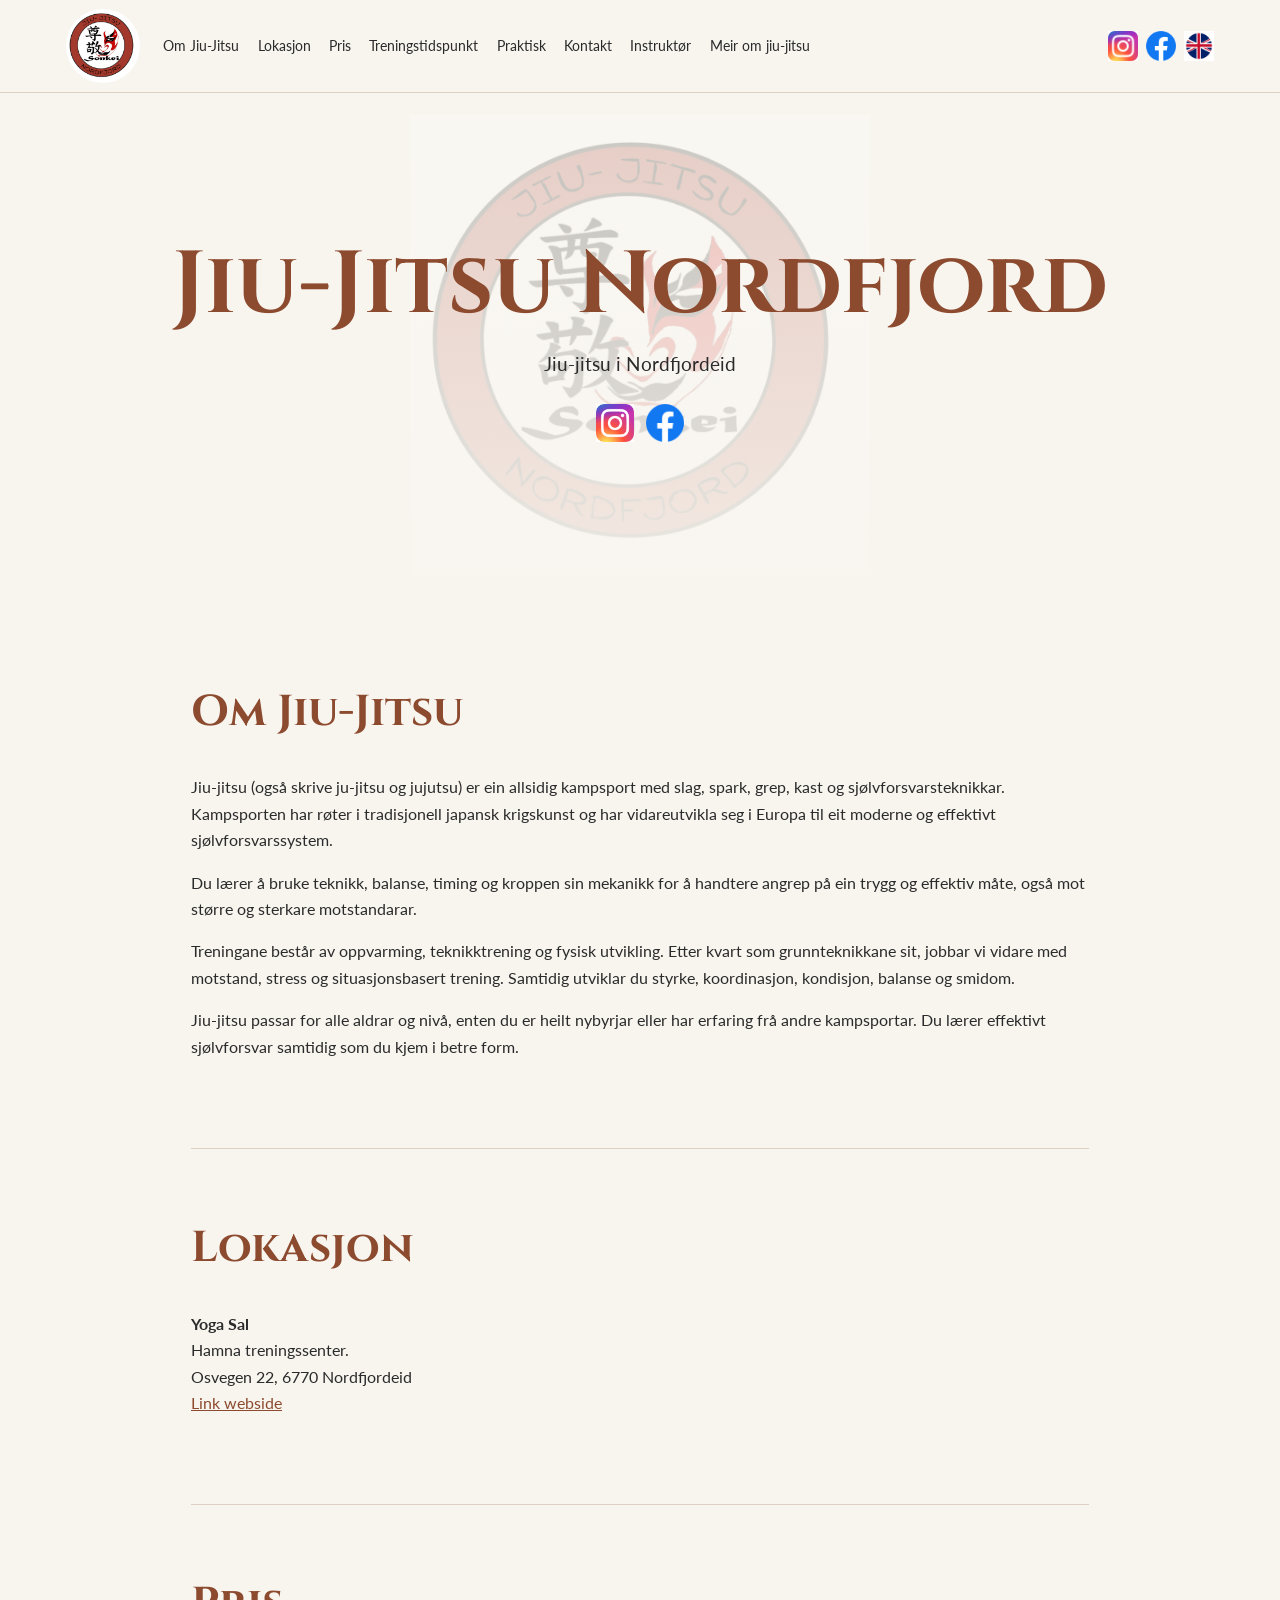
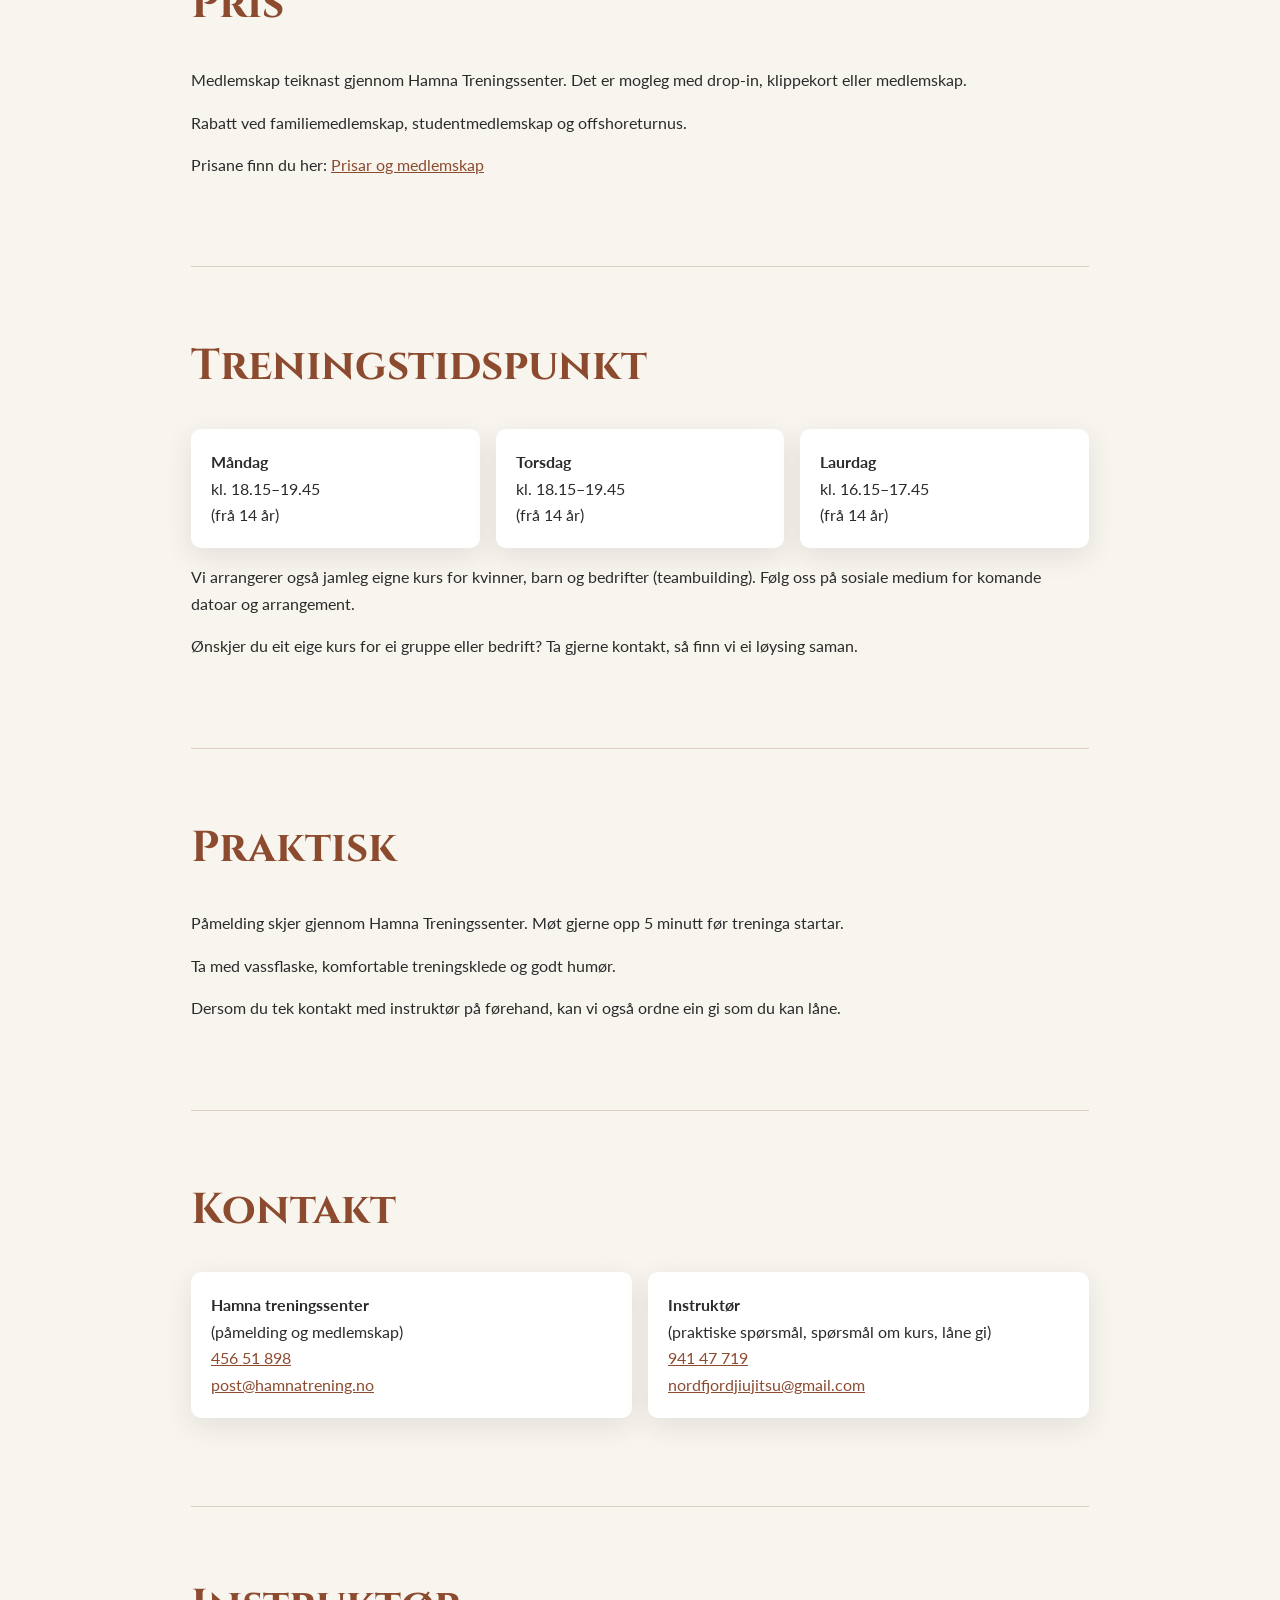
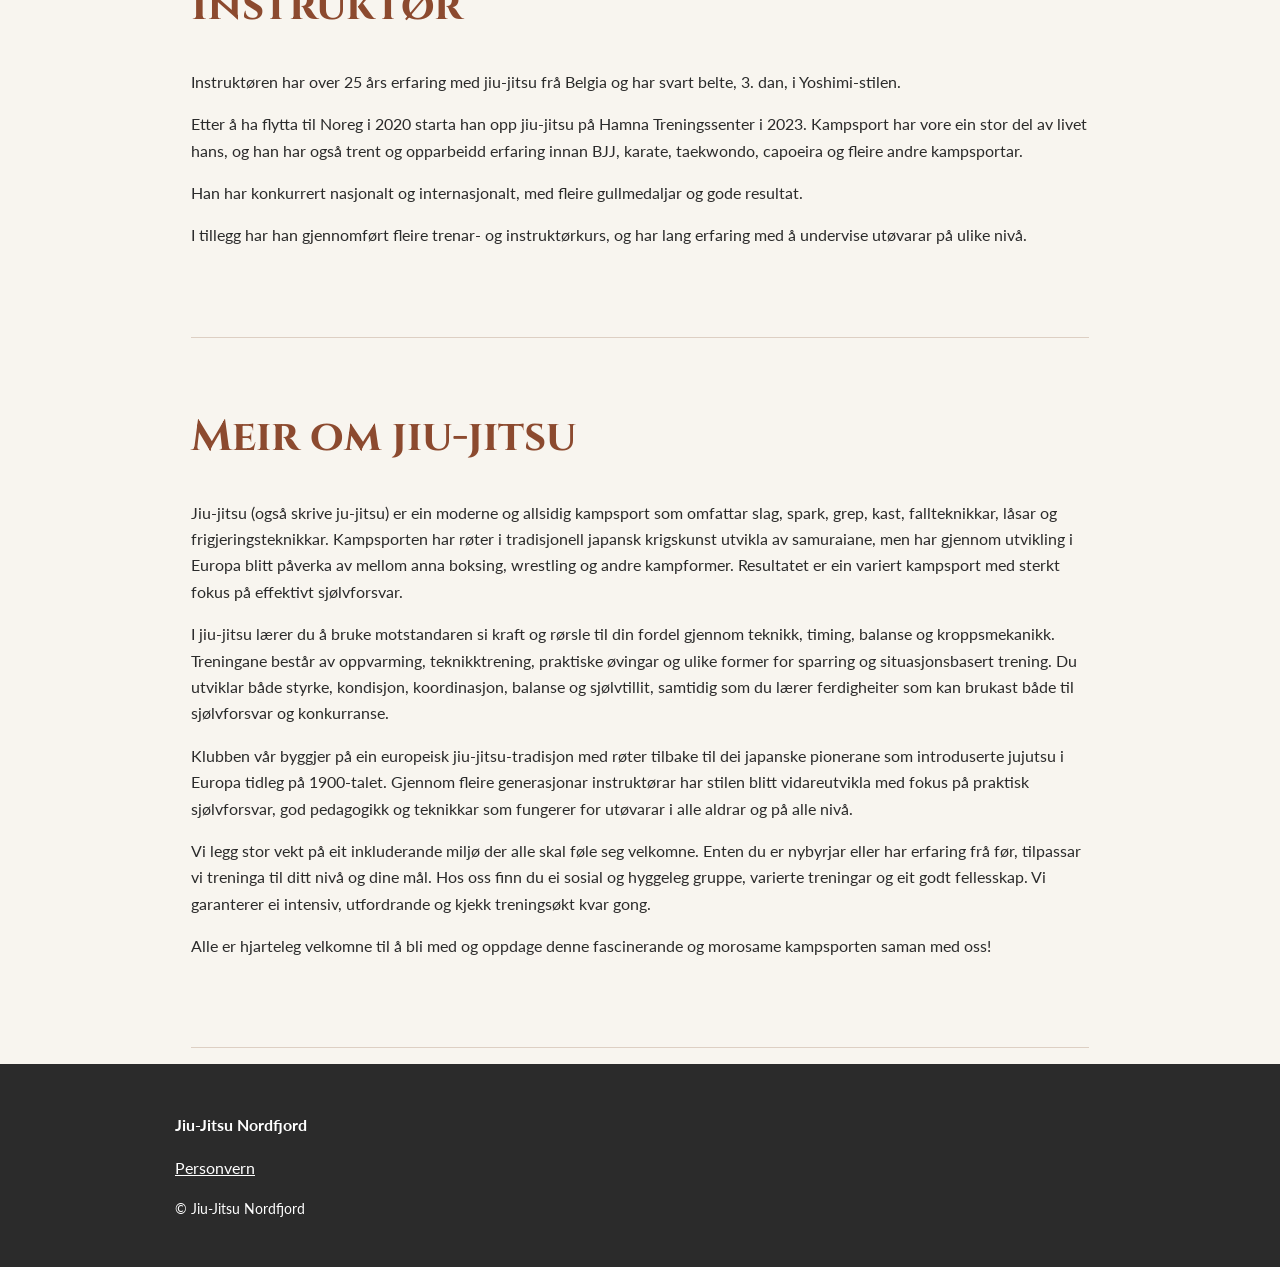
==== commit 762e3534: "Logo" ====
--- a/index.html
+++ b/index.html
@@ -15,14 +15,14 @@
         content="jiu-jitsu i Nordfjordeid. Trening for nybyrjarar og erfarne frå 14 år.">
     <meta property="og:type" content="website">
     <link rel="stylesheet" href="assets/css/style.css">
-    <link rel="icon" href="assets/images/logo.jpg">
+    <link rel="icon" href="assets/images/logo.png">
     <script
         type="application/ld+json">{"@context":"https://schema.org","@type":"SportsOrganization","name":"Jiu-Jitsu Nordfjord","url":"[INVULLEN-DOMENE]","email":"nordfjordjiujitsu@gmail.com","telephone":"+47 941 47 719","address":{"@type":"PostalAddress","streetAddress":"Osvegen 22","postalCode":"6770","addressLocality":"Nordfjordeid","addressCountry":"NO"}}</script>
 </head>
 
 <body><a class="skip" href="#main">Hopp til innhald</a>
     <header class="topbar">
-        <div class="navwrap"><a class="brand" href="#top"><img src="assets/images/logo.jpg"
+        <div class="navwrap"><a class="brand" href="#top"><img src="assets/images/logo.png"
                     alt="Jiu-Jitsu Nordfjord logo"></a><button class="nav-toggle" aria-expanded="false"
                 aria-controls="nav">Meny</button>
             <nav id="nav" class="nav" aria-label="Jump to">
--- a/assets/css/style.css
+++ b/assets/css/style.css
@@ -127,7 +127,7 @@
     place-items: center;
     text-align: center;
     padding: 5rem 1rem;
-    background: linear-gradient(rgba(248, 245, 239, .78), rgba(248, 245, 239, .94)), url('../images/logo.jpg') center/460px no-repeat
+    background: linear-gradient(rgba(248, 245, 239, .78), rgba(248, 245, 239, .94)), url('../images/logo.png') center/460px no-repeat
 }
 
 .hero h1 {
